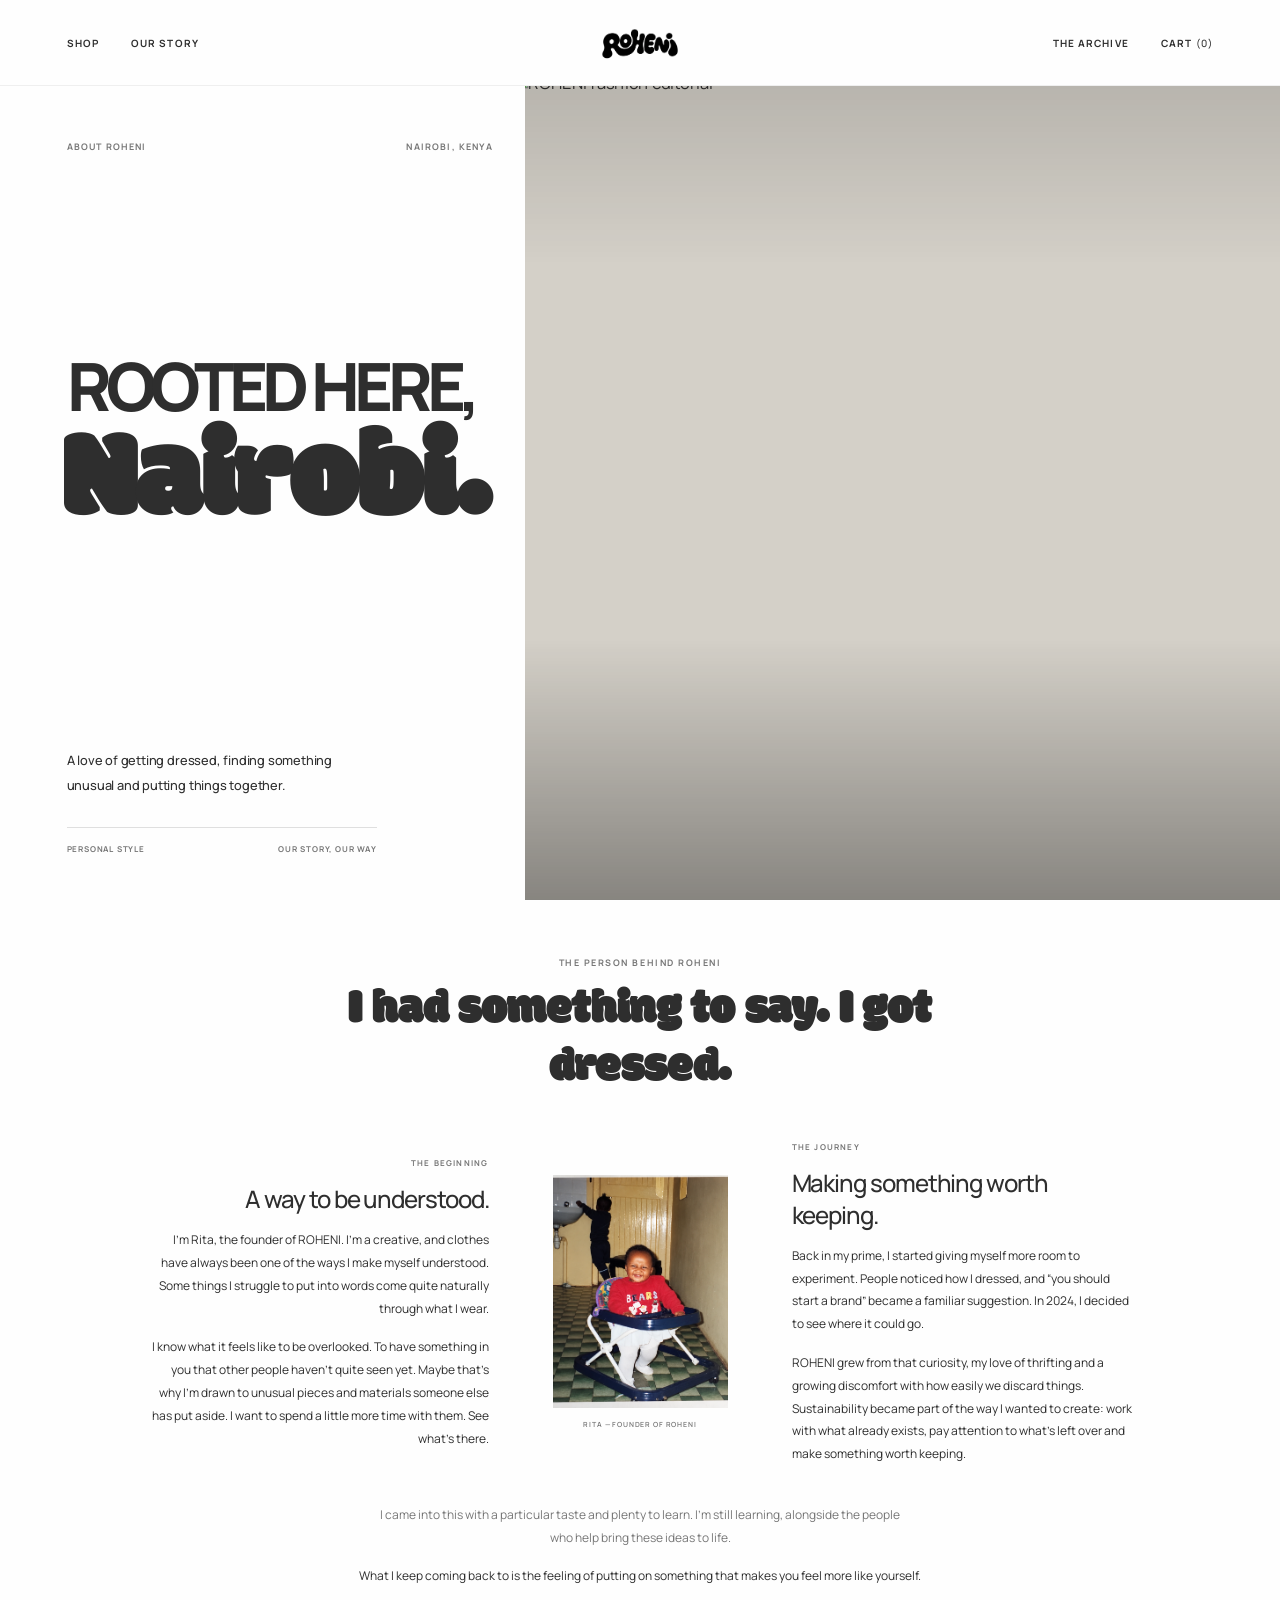
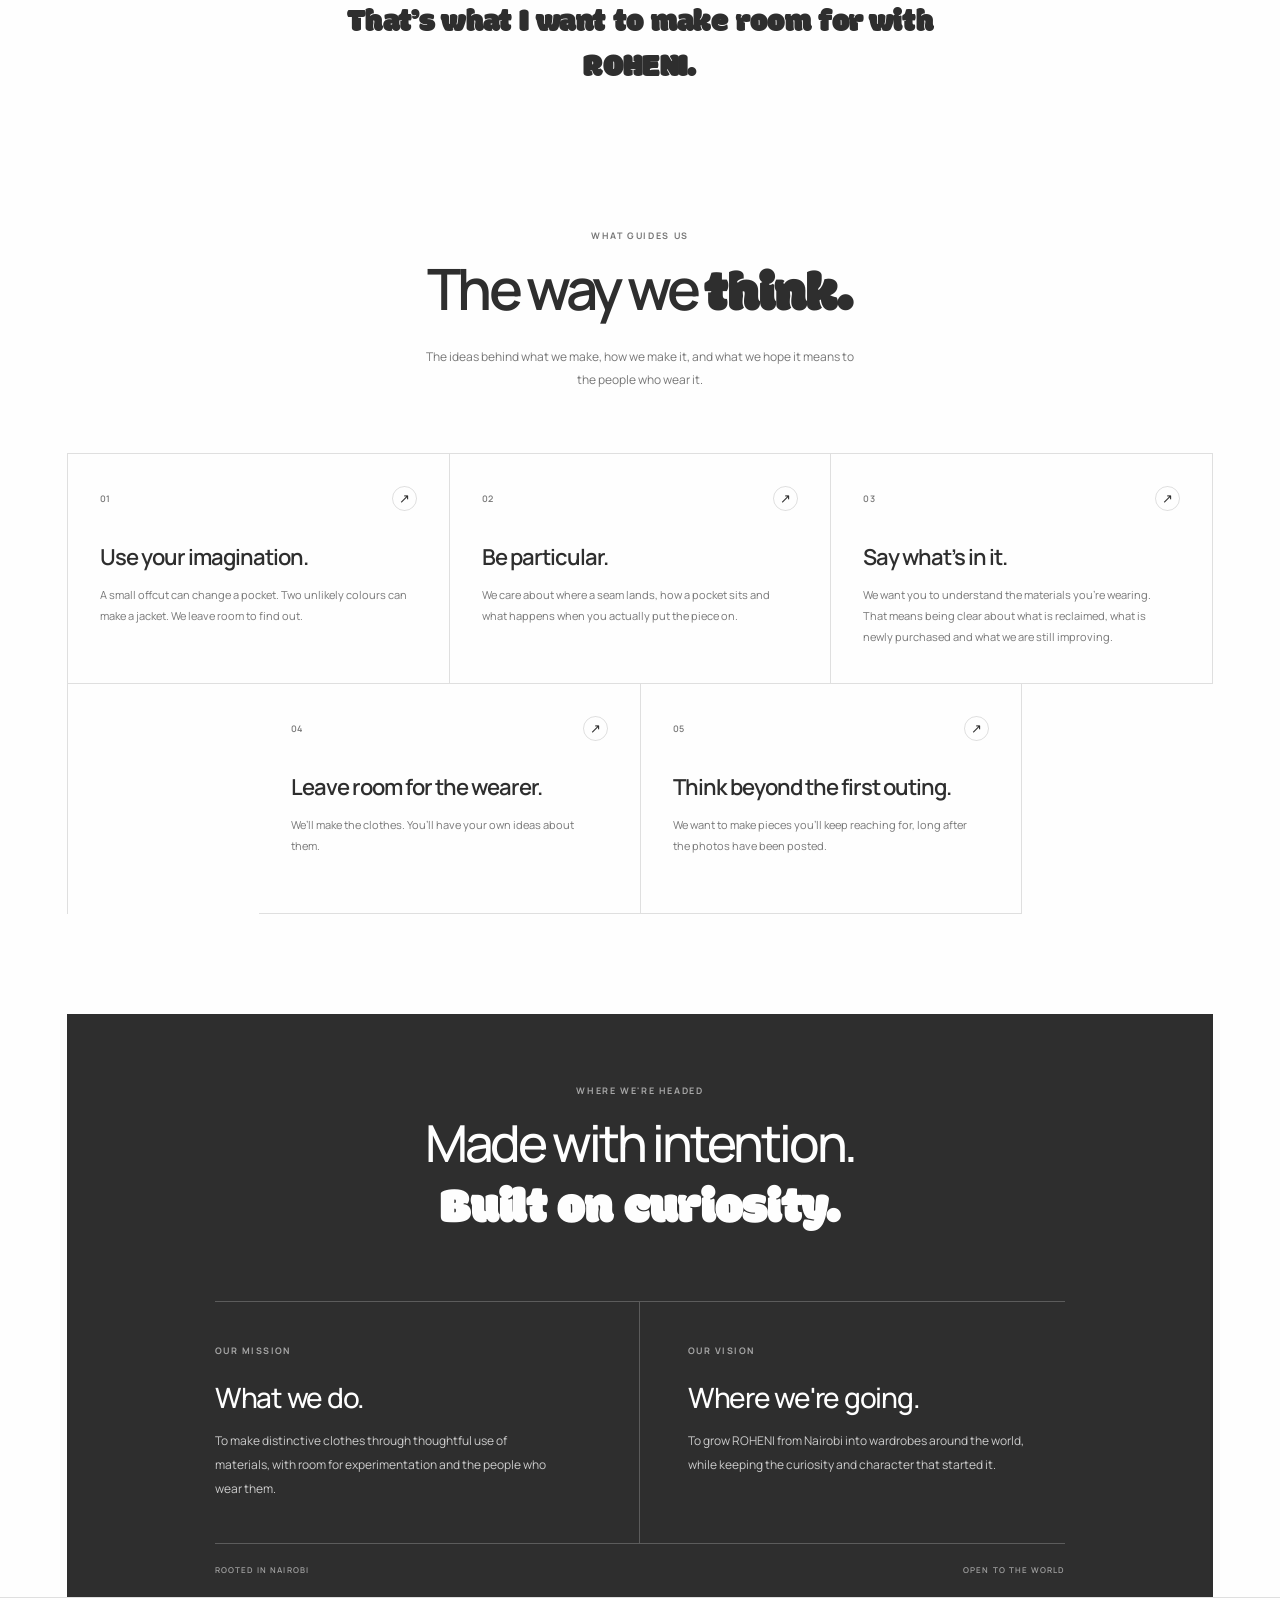
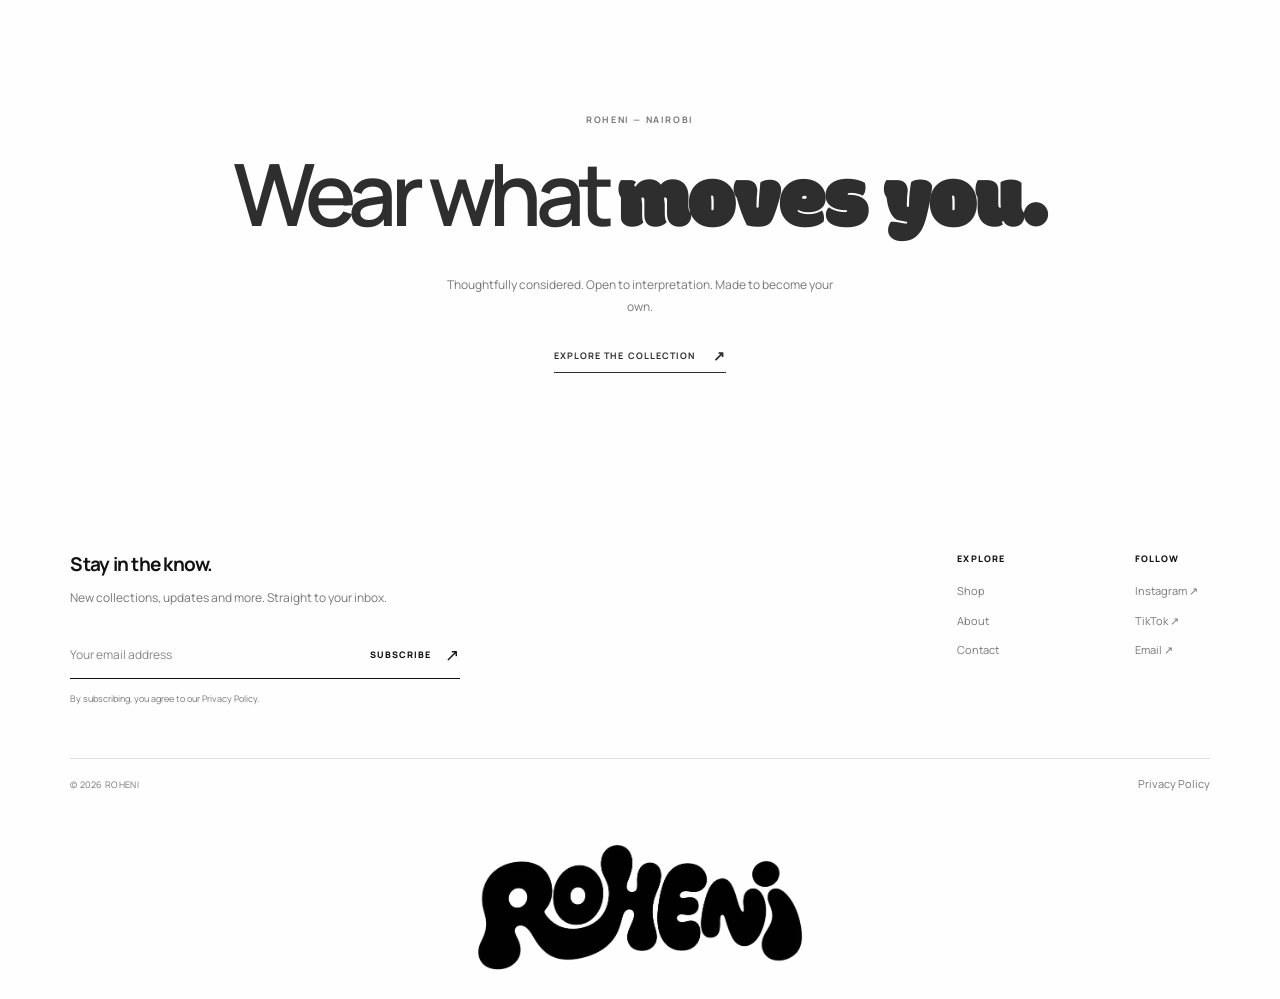
==== Frontend/about.html @ fa4aa9e9 "Initial project upload" ====
<!DOCTYPE html>
<html lang="en">
<head>
  <meta charset="UTF-8">
  <meta name="viewport" content="width=device-width, initial-scale=1.0">

  <title>Our Story | ROHENI</title>
  <meta
    name="description"
    content="Rooted in Nairobi. Discover the story, perspective and personal style behind ROHENI."
  >
  <meta name="theme-color" content="#FEFEFE">

  <link rel="preconnect" href="https://fonts.googleapis.com">
  <link rel="preconnect" href="https://fonts.gstatic.com" crossorigin>

  <link
    href="https://fonts.googleapis.com/css2?family=Manrope:wght@400;500;600;700;800&family=Modak&display=swap"
    rel="stylesheet"
  >

  <link rel="stylesheet" href="styles/about.css">
  <script src="scripts/about.js" defer></script>
</head>

<body>


    
    <!-- ROHENI — Vertical Scroll Progress -->
<div class="scroll-progress" aria-hidden="true">
  <div
    class="scroll-progress__fill"
    id="scroll-progress-fill"
  ></div>
</div>



  <!-- =========================================
       NAVIGATION
  ========================================== -->

  <header class="site-header" id="site-header">

    <nav class="navbar" aria-label="Main navigation">

      <div class="navbar__left">
        <a href="index.html#shop" class="nav-link">
          SHOP
        </a>

        <a href="index.html#about" class="nav-link nav-link--story">
          OUR STORY
        </a>
      </div>

      <a
        href="index.html"
        class="navbar__brand"
        aria-label="ROHENI home"
      >
        <img
          src="images/logos/Logo.png"
          alt="ROHENI"
          class="brand-logo"
          width="140"
          height="44"
        >
      </a>

      <div class="navbar__right">

        <a href="index.html#archive-hero" class="nav-link nav-link--archive">
          THE ARCHIVE
        </a>

        <a href="index.html#cart" class="nav-link nav-cart">
          CART <span>(0)</span>
        </a>

        <button
          class="menu-toggle"
          id="menu-toggle"
          type="button"
          aria-label="Open menu"
          aria-expanded="false"
          aria-controls="mobile-menu"
        >
          <span></span>
          <span></span>
        </button>

      </div>

    </nav>

    <div class="mobile-menu" id="mobile-menu" inert>

      <a href="index.html#shop" class="mobile-menu__link">
        SHOP
      </a>

      <a href="index.html#about" class="mobile-menu__link">
        OUR STORY
      </a>

      <a href="index.html#archive-hero" class="mobile-menu__link">
        THE ARCHIVE
      </a>

      <a href="index.html#cart" class="mobile-menu__link">
        CART (0)
      </a>

    </div>

  </header>


  <!-- =========================================
       ABOUT — EDITORIAL HERO
  ========================================== -->

  <main>

    <section class="about-hero" aria-labelledby="about-title">

      <!-- Left editorial panel -->

      <div class="about-hero__content">

        <div class="about-hero__eyebrow">
          <span>ABOUT ROHENI</span>
          <span>NAIROBI, KENYA</span>
        </div>

        <div class="about-hero__headline">

          <h1 id="about-title">
            <span class="about-hero__heading-main">
              ROOTED HERE,
            </span>

            <span class="about-hero__heading-accent">
              Nairobi.
            </span>
          </h1>

        </div>

        <div class="about-hero__bottom">

          <p class="about-hero__description">
            A love of getting dressed, finding something unusual
            and putting things together.
          </p>

          <div class="about-hero__signature">
            <span>PERSONAL STYLE</span>
            <span>OUR STORY, OUR WAY</span>
          </div>

        </div>

      </div>


      <!-- Right campaign image -->

      <div class="about-hero__visual">

        <picture class="about-hero__picture">

          <!-- Dedicated mobile photograph -->
          <source
            media="(max-width: 767px)"
            srcset="images/herd/Herd Jacket - Everyone 4(2).jpg"
          >

          <!-- Desktop photograph -->
          <img
            src="images/herd/Herd Jacket - Everyone 4(2).jpg"
            alt="ROHENI fashion editorial"
            class="about-hero__image"
            fetchpriority="high"
          >

        </picture>

      </div>

    </section>

<!-- =========================================
     ROHENI — FOUNDER STORY
========================================= -->

<section class="founder-story" id="founder-story"
  aria-labelledby="founder-title">

  <div class="founder-story__inner">

    <!-- Section heading -->

    <div class="founder-story__heading">

      <p class="founder-story__eyebrow">
        THE PERSON BEHIND ROHENI
      </p>

      <h2 id="founder-title">
        I had something to say. I got dressed.
      </h2>

    </div>


    <!-- Founder portrait and story -->

    <div class="founder-story__composition">

      <!-- Left story -->

      <article class="founder-story__text founder-story__text--left">

        <p class="founder-story__index">
          THE BEGINNING
        </p>

        <h3>A way to be understood.</h3>

        <p class="founder-story__copy">
          I’m Rita, the founder of ROHENI. I’m a creative,
          and clothes have always been one of the ways I
          make myself understood. Some things I struggle
          to put into words come quite naturally through
          what I wear.
        </p>

        <p class="founder-story__copy">
          I know what it feels like to be overlooked. To
          have something in you that other people haven’t
          quite seen yet. Maybe that’s why I’m drawn to
          unusual pieces and materials someone else has
          put aside. I want to spend a little more time
          with them. See what’s there.
        </p>

      </article>


      <!-- Central portrait -->

      <figure class="founder-story__portrait">

        <div class="founder-story__image-wrap">

          <img
            src="images/founder-pic.PNG"
            alt="Rita, founder of ROHENI"
            class="founder-story__image"
            loading="lazy"
          >

        </div>

        <figcaption class="founder-story__caption">
          RITA — FOUNDER OF ROHENI
        </figcaption>

      </figure>


      <!-- Right story -->

      <article class="founder-story__text founder-story__text--right">

        <p class="founder-story__index">
          THE JOURNEY
        </p>

        <h3>Making something worth keeping.</h3>

        <p class="founder-story__copy">
          Back in my prime, I started giving myself more
          room to experiment. People noticed how I dressed,
          and “you should start a brand” became a familiar
          suggestion. In 2024, I decided to see where it
          could go.
        </p>

        <p class="founder-story__copy">
          ROHENI grew from that curiosity, my love of
          thrifting and a growing discomfort with how
          easily we discard things. Sustainability became
          part of the way I wanted to create: work with
          what already exists, pay attention to what’s
          left over and make something worth keeping.
        </p>

      </article>

    </div>


    <!-- Closing story -->

    <div class="founder-story__closing">

      <p class="founder-story__closing-copy">
        I came into this with a particular taste and plenty
        to learn. I’m still learning, alongside the people
        who help bring these ideas to life.
      </p>

      <p class="founder-story__final-line">
        What I keep coming back to is the feeling of putting
        on something that makes you feel more like yourself.
      </p>

      <p class="founder-story__signature">
        That’s what I want to make room for with ROHENI.
      </p>

    </div>

  </div>

</section>

<!-- =========================================
     ROHENI — VALUES, MISSION & VISION
========================================= -->

<section
  class="brand-principles"
  id="our-values"
  aria-labelledby="principles-title"
>

  <div class="brand-principles__inner">

    <!-- Section introduction -->

    <header class="brand-principles__header">

      <p class="brand-principles__eyebrow">
        WHAT GUIDES US
      </p>

      <h2 id="principles-title">
        The way we <span>think.</span>
      </h2>

      <p class="brand-principles__intro">
        The ideas behind what we make, how we make it,
        and what we hope it means to the people who wear it.
      </p>

    </header>


    <!-- Our values -->

    <div class="brand-principles__values">

      <!-- Value 01 -->

      <article class="principle">

        <div class="principle__top">
          <span class="principle__number">01</span>
          <span class="principle__mark" aria-hidden="true">↗</span>
        </div>

        <h3>Use your imagination.</h3>

        <p>
          A small offcut can change a pocket. Two unlikely
          colours can make a jacket. We leave room to find out.
        </p>

      </article>


      <!-- Value 02 -->

      <article class="principle">

        <div class="principle__top">
          <span class="principle__number">02</span>
          <span class="principle__mark" aria-hidden="true">↗</span>
        </div>

        <h3>Be particular.</h3>

        <p>
          We care about where a seam lands, how a pocket sits
          and what happens when you actually put the piece on.
        </p>

      </article>


      <!-- Value 03 -->

      <article class="principle">

        <div class="principle__top">
          <span class="principle__number">03</span>
          <span class="principle__mark" aria-hidden="true">↗</span>
        </div>

        <h3>Say what’s in it.</h3>

        <p>
          We want you to understand the materials you’re
          wearing. That means being clear about what is
          reclaimed, what is newly purchased and what we
          are still improving.
        </p>

      </article>


      <!-- Value 04 -->

      <article class="principle">

        <div class="principle__top">
          <span class="principle__number">04</span>
          <span class="principle__mark" aria-hidden="true">↗</span>
        </div>

        <h3>Leave room for the wearer.</h3>

        <p>
          We’ll make the clothes. You’ll have your own
          ideas about them.
        </p>

      </article>


      <!-- Value 05 -->

      <article class="principle principle--last">

        <div class="principle__top">
          <span class="principle__number">05</span>
          <span class="principle__mark" aria-hidden="true">↗</span>
        </div>

        <h3>Think beyond the first outing.</h3>

        <p>
          We want to make pieces you’ll keep reaching for,
          long after the photos have been posted.
        </p>

      </article>

    </div>


    <!-- Mission and vision -->

    <section
      class="brand-direction"
      aria-label="Our mission and vision"
    >

      <div class="brand-direction__heading">

        <p class="brand-direction__eyebrow">
          WHERE WE'RE HEADED
        </p>

        <h2>
          Made with intention.<br>
          <span>Built on curiosity.</span>
        </h2>

      </div>


      <div class="brand-direction__content">

        <!-- Mission -->

        <article class="brand-direction__item">

          <p class="brand-direction__label">
            OUR MISSION
          </p>

          <h3>What we do.</h3>

          <p class="brand-direction__copy">
            To make distinctive clothes through thoughtful
            use of materials, with room for experimentation
            and the people who wear them.
          </p>

        </article>


        <!-- Vision -->

        <article class="brand-direction__item">

          <p class="brand-direction__label">
            OUR VISION
          </p>

          <h3>Where we're going.</h3>

          <p class="brand-direction__copy">
            To grow ROHENI from Nairobi into wardrobes
            around the world, while keeping the curiosity
            and character that started it.
          </p>

        </article>

      </div>


      <div class="brand-direction__footer">
        <span>ROOTED IN NAIROBI</span>
        <span>OPEN TO THE WORLD</span>
      </div>

    </section>

  </div>

</section>

<!-- =========================================
     ROHENI — ABOUT CLOSING STATEMENT
========================================= -->

<section class="about-closing" aria-labelledby="about-closing-title">

  <div class="about-closing__inner">

    <p class="about-closing__eyebrow">
      ROHENI — NAIROBI
    </p>

    <h2 id="about-closing-title">
      Wear what <span>moves you.</span>
    </h2>

    <p class="about-closing__description">
      Thoughtfully considered. Open to interpretation.
      Made to become your own.
    </p>

    <a href="index.html#shop" class="about-closing__link">
      <span>EXPLORE THE COLLECTION</span>
      <span class="about-closing__arrow" aria-hidden="true">↗</span>
    </a>

  </div>

</section>



<!-- =========================================
     ROHENI — MINIMAL FOOTER
========================================= -->

<footer class="site-footer">

  <div class="footer-main">

    <!-- Email signup -->
    <div class="footer-newsletter">
      <h2 class="footer-heading">Stay in the know.</h2>

      <p class="footer-description">
        New collections, updates and more. Straight to your inbox.
      </p>

      <form class="footer-signup" id="footer-signup">
        <label class="visually-hidden" for="footer-email">
          Email address
        </label>

        <input
          type="email"
          id="footer-email"
          name="email"
          placeholder="Your email address"
          autocomplete="email"
          required
        />

        <button type="submit" aria-label="Subscribe to newsletter">
          <span>SUBSCRIBE</span>
          <span aria-hidden="true">↗</span>
        </button>
      </form>

      <p class="footer-signup-note" id="footer-signup-note">
        By subscribing, you agree to our Privacy Policy.
      </p>
    </div>

    <!-- Navigation -->
    <div class="footer-navigation">

      <div class="footer-link-group">
        <h3 class="footer-label">EXPLORE</h3>

        <a href="shop.html">Shop</a>
        <a href="about.html">About</a>
        <a href="contact.html">Contact</a>
      </div>

      <div class="footer-link-group">
        <h3 class="footer-label">FOLLOW</h3>

        <a
          href="https://www.instagram.com/rohenistudio?xtok=MW84dWE2eGE4YTZhdg=="
          target="_blank"
          rel="noopener noreferrer"
        >
          Instagram ↗
        </a>

        <a
          href="https://www.tiktok.com/@roheniatelier?_r=1&_t=ZS-9AjvC8UdjHw"
          target="_blank"
          rel="noopener noreferrer"
        >
          TikTok ↗
        </a>

        <a href="mailto:rohenioriginals@gmail.com">
          Email ↗
        </a>
      </div>

    </div>

  </div>

  <!-- Bottom details -->
  <div class="footer-bottom">
    <p>© <span id="footer-year">2026</span> ROHENI</p>

    <a href="privacy.html">Privacy Policy</a>
  </div>

  <!-- Oversized logo -->
  <a
    href="index.html"
    class="footer-logo"
    aria-label="ROHENI home"
  >
    <img
      src="images/logos/Logo.png"
      alt="ROHENI"
      loading="lazy"
    />
  </a>

</footer>


  </main>

</body>
</html>
---- Frontend/styles/about.css ----
/* =========================================================
   ROHENI — ABOUT PAGE
   Editorial hero
   Fonts: Manrope + Modak
========================================================= */


/* =========================
   1. ROOT & RESET
========================= */

:root {
  --color-white: #FEFEFE;
  --color-text: #2E2E2E;
  --color-muted: #777777;
  --color-black: #171717;
  --color-border: rgba(46, 46, 46, 0.15);

  --font-body: "Manrope", sans-serif;
  --font-heading: "Modak", cursive;

  --header-height: 86px;

  --page-padding: clamp(24px, 5.2vw, 88px);
}

* {
  box-sizing: border-box;
  margin: 0;
  padding: 0;
}

html {
  scroll-behavior: smooth;
  scroll-padding-top: var(--header-height);
}



/* =========================================
   ROHENI — MINIMAL VERTICAL SCROLL PROGRESS
========================================= */

/* Hide the default browser scrollbar */
html {
  scrollbar-width: none;
  -ms-overflow-style: none;
}

html::-webkit-scrollbar {
  display: none;
  width: 0;
  height: 0;
}

/* Transparent vertical progress indicator */
.scroll-progress {
  position: fixed;
  top: 0;
  right: 0;
  z-index: 99999;

  width: 3px;
  height: 100vh;
  height: 100dvh;

  background: transparent;
  pointer-events: none;
}

/* Burgundy fill grows from top to bottom */
.scroll-progress__fill {
  position: absolute;
  top: 0;
  left: 0;

  width: 100%;
  height: 100%;

  background-color: #7A0000;

  transform: scaleY(0);
  transform-origin: top center;

  will-change: transform;
}

/* Refined sizing on mobile */
@media (max-width: 768px) {
  .scroll-progress {
    width: 2px;
  }
}


body {
  min-width: 320px;
  background: var(--color-white);
  color: var(--color-text);
  font-family: var(--font-body);
  -webkit-font-smoothing: antialiased;
  text-rendering: optimizeLegibility;
}

body,
button,
a {
  -webkit-tap-highlight-color: transparent;
}

a {
  color: inherit;
  text-decoration: none;
}

button {
  color: inherit;
  font: inherit;
}

button,
a {
  touch-action: manipulation;
}

img {
  display: block;
  max-width: 100%;
}

::selection {
  color: var(--color-white);
  background: var(--color-text);
}


/* =========================
   2. NAVIGATION
========================= */

.site-header {
  position: relative;
  z-index: 100;
  width: 100%;
  height: var(--header-height);
  background: var(--color-white);
  border-bottom: 1px solid rgba(46, 46, 46, 0.07);
}

.navbar {
  position: relative;
  display: grid;
  grid-template-columns: 1fr auto 1fr;
  align-items: center;
  width: 100%;
  height: 100%;
  padding: 0 var(--page-padding);
}

.navbar__left,
.navbar__right {
  display: flex;
  align-items: center;
  gap: clamp(18px, 2.5vw, 38px);
}

.navbar__left {
  justify-self: start;
}

.navbar__right {
  justify-self: end;
}

.navbar__brand {
  position: relative;
  z-index: 2;
  display: flex;
  align-items: center;
  justify-content: center;
}

.brand-logo {
  width: 112px;
  height: auto;
  max-height: 44px;
  object-fit: contain;
}

.nav-link {
  position: relative;
  display: inline-flex;
  align-items: center;
  gap: 4px;
  color: var(--color-text);
  font-size: 10px;
  font-weight: 700;
  letter-spacing: 0.11em;
  white-space: nowrap;
  transition: opacity 0.25s ease;
}

.nav-link:hover {
  opacity: 0.55;
}

.nav-cart span {
  font-weight: 500;
}

.menu-toggle {
  display: none;
  align-items: center;
  justify-content: center;
  flex-direction: column;
  gap: 6px;
  width: 36px;
  height: 36px;
  border: 0;
  background: transparent;
  cursor: pointer;
}

.menu-toggle span {
  display: block;
  width: 23px;
  height: 1.5px;
  background: var(--color-text);
  transition:
    transform 0.3s ease,
    width 0.3s ease;
}

.menu-toggle[aria-expanded="true"] span:first-child {
  transform: translateY(3.75px) rotate(45deg);
}

.menu-toggle[aria-expanded="true"] span:last-child {
  transform: translateY(-3.75px) rotate(-45deg);
}


/* Mobile navigation panel */

.mobile-menu {
  position: absolute;
  top: 100%;
  left: 0;
  display: flex;
  flex-direction: column;
  gap: 0;
  width: 100%;
  padding: 10px 24px 24px;
  background: var(--color-white);
  border-bottom: 1px solid var(--color-border);

  opacity: 0;
  visibility: hidden;
  transform: translateY(-8px);
  transition:
    opacity 0.3s ease,
    transform 0.3s ease,
    visibility 0.3s ease;
}

.mobile-menu.is-open {
  opacity: 1;
  visibility: visible;
  transform: translateY(0);
}

.mobile-menu__link {
  padding: 18px 0;
  border-bottom: 1px solid var(--color-border);
  font-size: 12px;
  font-weight: 700;
  letter-spacing: 0.1em;
}

.mobile-menu__link:last-child {
  border-bottom: 0;
}


/* =========================
   3. ABOUT HERO LAYOUT
========================= */

.about-hero {
  display: grid;
  grid-template-columns: minmax(0, 0.82fr) minmax(0, 1.18fr);
  width: 100%;
  min-height: calc(100svh - var(--header-height));
  overflow: clip;
  background: var(--color-white);
}


/* =========================
   4. EDITORIAL CONTENT
========================= */

.about-hero__content {
  position: relative;
  z-index: 2;
  display: flex;
  flex-direction: column;
  justify-content: space-between;
  min-width: 0;
  padding: clamp(32px, 4.2vw, 66px) 0
    clamp(28px, 3.6vw, 54px) var(--page-padding);
  background: var(--color-white);
  animation: aboutContentIn 0.85s
    cubic-bezier(0.2, 0.65, 0.25, 1) both;
}


/* Top labels */

.about-hero__eyebrow {
  display: flex;
  flex-wrap: wrap;
  align-items: center;
  justify-content: space-between;
  gap: 10px;
  padding-right: clamp(18px, 2.5vw, 38px);
  color: var(--color-muted);
  font-size: 9px;
  font-weight: 700;
  letter-spacing: 0.13em;
}


/* Main headline */

.about-hero__headline {
  position: relative;
  z-index: 3;
  width: calc(100% + clamp(20px, 4vw, 70px));
  margin-top: auto;
  margin-bottom: auto;
  padding-top: 48px;
  padding-bottom: 52px;
}

.about-hero__headline h1 {
  display: flex;
  flex-direction: column;
  align-items: flex-start;
  font-weight: 800;
  line-height: 0.92;
  letter-spacing: -0.085em;
}

.about-hero__heading-main {
  position: relative;
  z-index: 2;
  font-family: var(--font-body);
  font-size: clamp(40px, 5.2vw, 82px);
  font-weight: 800;
  line-height: 0.98;
  letter-spacing: -0.085em;
  white-space: nowrap;
}

.about-hero__heading-accent {
  position: relative;
  z-index: 2;
  display: block;
  margin-top: 5px;
  margin-left: -5px;
  font-family: var(--font-heading);
  font-size: clamp(76px, 10vw, 150px);
  font-weight: 400;
  line-height: 0.95;
  letter-spacing: -0.035em;
  white-space: nowrap;
}


/* Bottom copy */

.about-hero__bottom {
  position: relative;
  z-index: 4;
  max-width: 340px;
  padding-right: 30px;
}

.about-hero__description {
  max-width: 300px;
  font-size: clamp(12px, 1vw, 14px);
  font-weight: 500;
  line-height: 1.9;
  letter-spacing: -0.015em;
}

.about-hero__signature {
  display: flex;
  flex-wrap: wrap;
  align-items: center;
  justify-content: space-between;
  gap: 12px;
  margin-top: 30px;
  padding-top: 15px;
  border-top: 1px solid var(--color-border);
  color: var(--color-muted);
  font-size: 8px;
  font-weight: 700;
  letter-spacing: 0.1em;
}


/* =========================
   5. CAMPAIGN IMAGE
========================= */

.about-hero__visual {
  position: relative;
  isolation: isolate;
  min-width: 0;
  min-height: 100%;
  overflow: hidden;
  background: #d4d0c8;
  animation: aboutImageIn 1.1s
    cubic-bezier(0.2, 0.65, 0.25, 1) both;
}

.about-hero__picture {
  position: absolute;
  inset: 0;
  display: block;
  overflow: hidden;
}

.about-hero__image {
  position: absolute;
  inset: 0;
  width: 100%;
  height: 100%;
  object-fit: cover;
  object-position: center 42%;
  transform: scale(1.035);
  animation: aboutImageSettle 1.5s
    cubic-bezier(0.2, 0.65, 0.25, 1) both;
}


/* Restrained image contrast */

.about-hero__visual::after {
  position: absolute;
  z-index: 1;
  inset: 0;
  content: "";
  pointer-events: none;
  background: linear-gradient(
    180deg,
    rgba(0, 0, 0, 0.13) 0%,
    transparent 22%,
    transparent 68%,
    rgba(0, 0, 0, 0.36) 100%
  );
}


/* Image labels */

.about-hero__image-top,
.about-hero__image-bottom {
  position: absolute;
  z-index: 2;
  right: clamp(20px, 3vw, 44px);
  left: clamp(20px, 3vw, 44px);
  display: flex;
  align-items: center;
  justify-content: space-between;
  gap: 14px;
  color: #FFFFFF;
  font-size: 9px;
  font-weight: 700;
  letter-spacing: 0.12em;
}

.about-hero__image-top {
  top: clamp(28px, 4.2vw, 62px);
}

.about-hero__image-bottom {
  bottom: clamp(28px, 4.2vw, 62px);
  font-size: 9px;
}


/* =========================
   6. ANIMATION
========================= */

@keyframes aboutContentIn {
  from {
    opacity: 0;
    transform: translateY(18px);
  }

  to {
    opacity: 1;
    transform: translateY(0);
  }
}

@keyframes aboutImageIn {
  from {
    opacity: 0;
    clip-path: inset(0 0 0 8%);
  }

  to {
    opacity: 1;
    clip-path: inset(0 0 0 0);
  }
}

@keyframes aboutImageSettle {
  from {
    transform: scale(1.09);
  }

  to {
    transform: scale(1.035);
  }
}


/* =========================
   7. TABLET
========================= */

@media (max-width: 1100px) {
  :root {
    --page-padding: 32px;
  }

  .about-hero {
    grid-template-columns: minmax(0, 0.9fr) minmax(0, 1.1fr);
  }

  .about-hero__heading-main {
    font-size: clamp(38px, 5.1vw, 60px);
  }

  .about-hero__heading-accent {
    font-size: clamp(70px, 9vw, 112px);
  }

  .about-hero__eyebrow {
    font-size: 8px;
  }
}


/* =========================
   8. MOBILE NAVIGATION
========================= */

@media (max-width: 767px) {
  :root {
    --header-height: 72px;
    --page-padding: 23px;
  }

  .navbar {
    padding: 0 22px;
  }

  .navbar__left,
  .nav-link--archive,
  .nav-cart {
    display: none;
  }

  .navbar__brand {
    position: absolute;
    left: 50%;
    transform: translateX(-50%);
  }

  .brand-logo {
    width: 100px;
    max-height: 40px;
  }

  .navbar__right {
    grid-column: 3;
    justify-self: end;
  }

  .menu-toggle {
    display: flex;
  }

  .about-hero {
    display: flex;
    flex-direction: column;
    min-height: auto;
    overflow: clip;
  }


  /* Mobile editorial panel */

  .about-hero__content {
    order: 1;
    min-height: 0;
    padding: 30px var(--page-padding) 25px;
    animation-duration: 0.7s;
  }

  .about-hero__eyebrow {
    padding-right: 0;
    font-size: 8px;
    letter-spacing: 0.1em;
  }

  .about-hero__headline {
    width: 100%;
    margin: 48px 0 35px;
    padding: 0;
  }

  .about-hero__headline h1 {
    line-height: 0.95;
  }

  .about-hero__heading-main {
    font-size: clamp(39px, 10.8vw, 70px);
    letter-spacing: -0.09em;
  }

  .about-hero__heading-accent {
    margin-top: 5px;
    margin-left: -3px;
    font-size: clamp(90px, 22vw, 145px);
    line-height: 0.94;
    letter-spacing: -0.04em;
  }

  .about-hero__bottom {
    max-width: 100%;
    padding-right: 0;
  }

  .about-hero__description {
    max-width: 310px;
    font-size: 12px;
    line-height: 1.85;
  }

  .about-hero__signature {
    margin-top: 23px;
    padding-top: 13px;
    font-size: 7px;
  }


  /* Dedicated mobile photograph */

  .about-hero__visual {
    order: 2;
    width: calc(100% - 2 * var(--page-padding));
    height: clamp(390px, 115vw, 620px);
    min-height: 0;
    margin: 0 auto 24px;
  }

  .about-hero__image {
    object-position: center 38%;
  }

  .about-hero__image-top,
  .about-hero__image-bottom {
    right: 17px;
    left: 17px;
    font-size: 8px;
    letter-spacing: 0.09em;
  }

  .about-hero__image-top {
    top: 20px;
  }

  .about-hero__image-bottom {
    bottom: 20px;
  }
}


/* =========================
   9. SMALL MOBILE
========================= */

@media (max-width: 380px) {
  :root {
    --page-padding: 18px;
  }

  .about-hero__heading-main {
    font-size: 10.3vw;
  }

  .about-hero__heading-accent {
    font-size: 21vw;
  }

  .about-hero__signature {
    gap: 8px;
    font-size: 6.5px;
  }

  .about-hero__visual {
    height: 420px;
  }
}


/* =========================
   10. REDUCED MOTION
========================= */

@media (prefers-reduced-motion: reduce) {
  *,
  *::before,
  *::after {
    scroll-behavior: auto !important;
    animation-duration: 0.01ms !important;
    animation-iteration-count: 1 !important;
    transition-duration: 0.01ms !important;
  }
}


/* =========================================
   ROHENI — FOUNDER STORY
========================================= */

.founder-story {
  padding: 56px var(--page-padding) 48px;
  background: var(--color-white);
  color: var(--color-text);
}

.founder-story__inner {
  width: 100%;
  max-width: 1240px;
  margin-inline: auto;
}

/* ---------- HEADING ---------- */

.founder-story__heading {
  text-align: center;
  margin: 0 auto 42px;
}

.founder-story__eyebrow {
  margin: 0 0 13px;
  font-family: var(--font-body);
  font-size: 9px;
  font-weight: 700;
  letter-spacing: 0.17em;
  text-transform: uppercase;
  color: var(--color-muted);
}

.founder-story__heading h2 {
  max-width: 720px;
  margin: 0 auto;
  font-family: var(--font-heading);
  font-size: clamp(30px, 4vw, 48px);
  font-weight: 400;
  line-height: 1.2;
  letter-spacing: -0.025em;
}

/* ---------- THREE-COLUMN COMPOSITION ---------- */

.founder-story__composition {
  display: grid;
  grid-template-columns: minmax(0, 1fr) 175px minmax(0, 1fr);
  align-items: center;
  gap: clamp(28px, 5vw, 72px);
  max-width: 1050px;
  margin: 0 auto;
}

/* ---------- STORY TEXT ---------- */

.founder-story__text {
  max-width: 340px;
  font-family: var(--font-body);
  font-size: 12px;
  font-weight: 400;
  line-height: 1.9;
}

.founder-story__text--left {
  justify-self: end;
  text-align: right;
}

.founder-story__text--right {
  justify-self: start;
  text-align: left;
}

.founder-story__index {
  margin: 0 0 13px;
  font-size: 8px;
  font-weight: 700;
  letter-spacing: 0.15em;
  text-transform: uppercase;
  color: var(--color-muted);
}

.founder-story__text h3 {
  margin: 0 0 15px;
  font-family: var(--font-body);
  font-size: clamp(18px, 2vw, 24px);
  font-weight: 500;
  line-height: 1.3;
  letter-spacing: -0.045em;
}

.founder-story__copy {
  margin: 0 0 16px;
}

.founder-story__copy:last-child {
  margin-bottom: 0;
}

/* ---------- CENTRAL PORTRAIT ---------- */

.founder-story__portrait {
  width: 100%;
  margin: 0;
  text-align: center;
}

.founder-story__image-wrap {
  width: 100%;
  aspect-ratio: 3 / 4;
  overflow: hidden;
  background: #eeeae4;
}

.founder-story__image {
  display: block;
  width: 100%;
  height: 100%;
  object-fit: cover;
  object-position: center;
  transition: transform 600ms ease;
}

@media (hover: hover) {
  .founder-story__portrait:hover .founder-story__image {
    transform: scale(1.035);
  }
}

.founder-story__caption {
  margin-top: 11px;
  font-family: var(--font-body);
  font-size: 7px;
  font-weight: 600;
  letter-spacing: 0.12em;
  line-height: 1.6;
  color: var(--color-muted);
}

/* ---------- CLOSING COPY ---------- */

.founder-story__closing {
  max-width: 650px;
  margin: 38px auto 0;
  text-align: center;
  font-family: var(--font-body);
  font-size: 12px;
  line-height: 1.9;
}

.founder-story__closing-copy {
  max-width: 540px;
  margin: 0 auto 15px;
  color: var(--color-muted);
}

.founder-story__final-line {
  margin: 0 auto 14px;
}

.founder-story__signature {
  margin: 0;
  font-family: var(--font-heading);
  font-size: clamp(22px, 2.7vw, 32px);
  font-weight: 400;
  line-height: 1.4;
  letter-spacing: -0.02em;
}

/* ---------- TABLET ---------- */

@media (max-width: 850px) {
  .founder-story {
    padding: 46px 32px 40px;
  }

  .founder-story__composition {
    grid-template-columns: minmax(0, 1fr) 150px minmax(0, 1fr);
    gap: 24px;
  }

  .founder-story__text {
    font-size: 11px;
    line-height: 1.85;
  }

  .founder-story__text h3 {
    font-size: 19px;
  }

  .founder-story__closing {
    margin-top: 32px;
  }
}

/* ---------- MOBILE ---------- */

@media (max-width: 600px) {
  .founder-story {
    padding: 38px 22px 34px;
  }

  .founder-story__heading {
    margin-bottom: 27px;
  }

  .founder-story__eyebrow {
    font-size: 8px;
    margin-bottom: 11px;
  }

  .founder-story__heading h2 {
    max-width: 360px;
    font-size: clamp(29px, 8vw, 38px);
    line-height: 1.18;
  }

  .founder-story__composition {
    display: flex;
    flex-direction: column;
    align-items: center;
    gap: 25px;
  }

  .founder-story__portrait {
    order: 0;
    width: clamp(125px, 38vw, 165px);
  }

  .founder-story__text {
    width: 100%;
    max-width: 390px;
    font-size: 12px;
    line-height: 1.9;
    text-align: center;
  }

  .founder-story__text--left {
    order: 1;
  }

  .founder-story__text--right {
    order: 2;
  }

  .founder-story__index {
    margin-bottom: 9px;
    font-size: 8px;
  }

  .founder-story__text h3 {
    margin-bottom: 11px;
    font-size: 21px;
  }

  .founder-story__copy {
    margin-bottom: 13px;
  }

  .founder-story__caption {
    margin-top: 9px;
    font-size: 7px;
  }

  .founder-story__closing {
    margin-top: 27px;
    font-size: 12px;
    line-height: 1.9;
  }

  .founder-story__closing-copy {
    margin-bottom: 13px;
  }

  .founder-story__final-line {
    margin-bottom: 13px;
  }

  .founder-story__signature {
    font-size: clamp(24px, 7vw, 31px);
    line-height: 1.35;
  }
}

/* ---------- SMALL MOBILE ---------- */

@media (max-width: 360px) {
  .founder-story {
    padding-inline: 18px;
  }

  .founder-story__heading h2 {
    font-size: 28px;
  }

  .founder-story__text {
    font-size: 11.5px;
  }
}

/* ---------- REDUCED MOTION ---------- */

@media (prefers-reduced-motion: reduce) {
  .founder-story__image {
    transition: none;
  }
}


/* =========================================
   ROHENI — VALUES, MISSION & VISION
========================================= */

.brand-principles {
  padding: clamp(58px, 7vw, 96px) var(--page-padding) 0;
  background: var(--color-white);
  color: var(--color-text);
}

.brand-principles__inner {
  width: 100%;
  max-width: 1240px;
  margin-inline: auto;
}

/* ---------- SECTION HEADER ---------- */

.brand-principles__header {
  max-width: 650px;
  margin: 0 auto clamp(38px, 5vw, 62px);
  text-align: center;
}

.brand-principles__eyebrow,
.brand-direction__eyebrow {
  margin: 0 0 15px;
  font-family: var(--font-body);
  font-size: 9px;
  font-weight: 700;
  letter-spacing: 0.18em;
  line-height: 1.5;
  text-transform: uppercase;
}

.brand-principles__eyebrow {
  color: var(--color-muted);
}

.brand-principles__header h2 {
  margin: 0;
  font-family: var(--font-body);
  font-size: clamp(34px, 4.6vw, 57px);
  font-weight: 600;
  line-height: 1.12;
  letter-spacing: -0.065em;
}

.brand-principles__header h2 span {
  font-family: var(--font-heading);
  font-weight: 400;
  letter-spacing: -0.025em;
}

.brand-principles__intro {
  max-width: 440px;
  margin: 17px auto 0;
  font-family: var(--font-body);
  font-size: 12px;
  font-weight: 400;
  line-height: 1.9;
  color: var(--color-muted);
}

/* ---------- VALUES GRID ---------- */

.brand-principles__values {
  display: grid;
  grid-template-columns: repeat(6, minmax(0, 1fr));
  border-top: 1px solid var(--color-border);
  border-left: 1px solid var(--color-border);
}

/* Three items on the first row, two balanced items below */

.principle {
  grid-column: span 2;
  display: flex;
  flex-direction: column;
  align-items: flex-start;
  min-width: 0;
  min-height: 230px;
  padding: clamp(20px, 2.5vw, 32px);
  border-right: 1px solid var(--color-border);
  border-bottom: 1px solid var(--color-border);
  transition: background-color 250ms ease;
}

.principle:nth-child(4) {
  grid-column: 2 / span 2;
}

.principle:nth-child(5) {
  grid-column: 4 / span 2;
}

@media (hover: hover) {
  .principle:hover {
    background: #f7f6f3;
  }
}

.principle__top {
  display: flex;
  align-items: center;
  justify-content: space-between;
  width: 100%;
  margin-bottom: 32px;
}

.principle__number {
  font-family: var(--font-body);
  font-size: 9px;
  font-weight: 600;
  letter-spacing: 0.1em;
  color: var(--color-muted);
}

.principle__mark {
  display: inline-flex;
  align-items: center;
  justify-content: center;
  width: 25px;
  height: 25px;
  border: 1px solid var(--color-border);
  border-radius: 50%;
  font-family: var(--font-body);
  font-size: 13px;
  line-height: 1;
  transition:
    transform 250ms ease,
    background-color 250ms ease,
    color 250ms ease;
}

@media (hover: hover) {
  .principle:hover .principle__mark {
    transform: rotate(45deg);
    background: var(--color-text);
    color: var(--color-white);
  }
}

.principle h3 {
  margin: 0 0 12px;
  font-family: var(--font-body);
  font-size: clamp(17px, 1.8vw, 22px);
  font-weight: 600;
  line-height: 1.35;
  letter-spacing: -0.045em;
}

.principle > p:last-child {
  margin: 0;
  max-width: 310px;
  font-family: var(--font-body);
  font-size: 11px;
  font-weight: 400;
  line-height: 1.9;
  color: var(--color-muted);
}

/* ---------- MISSION & VISION ---------- */

.brand-direction {
  position: relative;
  overflow: hidden;
  margin-top: clamp(58px, 8vw, 100px);
  padding: clamp(38px, 5.5vw, 70px) clamp(24px, 5vw, 68px) 22px;
  background: var(--color-text);
  color: var(--color-white);
}

/* Heading */

.brand-direction__heading {
  max-width: 700px;
  margin: 0 auto clamp(40px, 5vw, 62px);
  text-align: center;
}

.brand-direction__eyebrow {
  color: rgba(254, 254, 254, 0.58);
}

.brand-direction__heading h2 {
  margin: 0;
  font-family: var(--font-body);
  font-size: clamp(30px, 4.3vw, 51px);
  font-weight: 500;
  line-height: 1.17;
  letter-spacing: -0.06em;
}

.brand-direction__heading h2 span {
  font-family: var(--font-heading);
  font-weight: 400;
  letter-spacing: -0.025em;
}

/* Mission and vision columns */

.brand-direction__content {
  display: grid;
  grid-template-columns: repeat(2, minmax(0, 1fr));
  max-width: 850px;
  margin: 0 auto;
  border-top: 1px solid rgba(254, 254, 254, 0.22);
  border-bottom: 1px solid rgba(254, 254, 254, 0.22);
}

.brand-direction__item {
  padding: clamp(25px, 3.5vw, 42px) clamp(18px, 4vw, 48px);
}

.brand-direction__item:first-child {
  border-right: 1px solid rgba(254, 254, 254, 0.22);
  padding-left: 0;
}

.brand-direction__item:last-child {
  padding-right: 0;
}

.brand-direction__label {
  margin: 0 0 22px;
  font-family: var(--font-body);
  font-size: 9px;
  font-weight: 700;
  letter-spacing: 0.16em;
  color: rgba(254, 254, 254, 0.58);
}

.brand-direction__item h3 {
  margin: 0 0 13px;
  font-family: var(--font-body);
  font-size: clamp(21px, 2.4vw, 28px);
  font-weight: 500;
  line-height: 1.3;
  letter-spacing: -0.045em;
}

.brand-direction__copy {
  max-width: 340px;
  margin: 0;
  font-family: var(--font-body);
  font-size: 12px;
  font-weight: 400;
  line-height: 2;
  color: rgba(254, 254, 254, 0.76);
}

/* Footer labels */

.brand-direction__footer {
  display: flex;
  align-items: center;
  justify-content: space-between;
  gap: 20px;
  max-width: 850px;
  margin: 0 auto;
  padding-top: 20px;
  font-family: var(--font-body);
  font-size: 8px;
  font-weight: 600;
  letter-spacing: 0.13em;
  color: rgba(254, 254, 254, 0.55);
}

/* ---------- TABLET ---------- */

@media (max-width: 800px) {
  .brand-principles {
    padding-top: 58px;
  }

  .principle {
    min-height: 215px;
    padding: 22px 19px;
  }

  .principle__top {
    margin-bottom: 25px;
  }

  .principle h3 {
    font-size: 17px;
  }

  .principle > p:last-child {
    font-size: 11px;
  }

  .brand-direction {
    margin-top: 62px;
    padding-inline: 32px;
  }
}

/* ---------- MOBILE ---------- */

@media (max-width: 600px) {
  .brand-principles {
    padding: 44px 22px 0;
  }

  .brand-principles__header {
    margin-bottom: 30px;
  }

  .brand-principles__eyebrow,
  .brand-direction__eyebrow {
    margin-bottom: 12px;
    font-size: 8px;
  }

  .brand-principles__header h2 {
    font-size: clamp(32px, 8.5vw, 42px);
  }

  .brand-principles__intro {
    max-width: 340px;
    margin-top: 13px;
    font-size: 11px;
    line-height: 1.85;
  }

  /* Single-column values layout */

  .brand-principles__values {
    grid-template-columns: minmax(0, 1fr);
  }

  .principle,
  .principle:nth-child(4),
  .principle:nth-child(5) {
    grid-column: auto;
    min-height: 0;
    padding: 22px 20px 25px;
  }

  .principle__top {
    margin-bottom: 22px;
  }

  .principle__mark {
    width: 23px;
    height: 23px;
  }

  .principle h3 {
    margin-bottom: 8px;
    font-size: 19px;
  }

  .principle > p:last-child {
    max-width: 400px;
    font-size: 11px;
    line-height: 1.9;
  }

  /* Mission and vision */

  .brand-direction {
    margin-top: 44px;
    padding: 36px 22px 20px;
  }

  .brand-direction__heading {
    margin-bottom: 32px;
  }

  .brand-direction__heading h2 {
    font-size: clamp(29px, 7.8vw, 38px);
    line-height: 1.2;
  }

  .brand-direction__content {
    grid-template-columns: minmax(0, 1fr);
  }

  .brand-direction__item,
  .brand-direction__item:first-child,
  .brand-direction__item:last-child {
    padding: 25px 0;
    border-right: none;
  }

  .brand-direction__item:first-child {
    border-bottom: 1px solid rgba(254, 254, 254, 0.22);
  }

  .brand-direction__label {
    margin-bottom: 15px;
  }

  .brand-direction__item h3 {
    margin-bottom: 10px;
    font-size: 23px;
  }

  .brand-direction__copy {
    max-width: 420px;
    font-size: 11px;
    line-height: 1.9;
  }

  .brand-direction__footer {
    padding-top: 17px;
    font-size: 7px;
    letter-spacing: 0.09em;
  }
}

/* ---------- SMALL MOBILE ---------- */

@media (max-width: 360px) {
  .brand-principles {
    padding-inline: 18px;
  }

  .principle {
    padding-inline: 16px;
  }

  .brand-direction {
    padding-inline: 18px;
  }

  .brand-direction__footer {
    gap: 10px;
    font-size: 6.5px;
  }
}

/* ---------- REDUCED MOTION ---------- */

@media (prefers-reduced-motion: reduce) {
  .principle,
  .principle__mark {
    transition: none;
  }
}

/* =========================================
   ROHENI — ABOUT CLOSING STATEMENT
========================================= */

.about-closing {
  padding: clamp(64px, 9vw, 118px) var(--page-padding);
  background: var(--color-white);
  color: var(--color-text);
  border-top: 1px solid var(--color-border);
}

.about-closing__inner {
  width: 100%;
  max-width: 850px;
  margin-inline: auto;
  text-align: center;
}

.about-closing__eyebrow {
  margin: 0 0 22px;
  font-family: var(--font-body);
  font-size: 9px;
  font-weight: 700;
  letter-spacing: 0.18em;
  line-height: 1.5;
  color: var(--color-muted);
}

.about-closing h2 {
  margin: 0;
  font-family: var(--font-body);
  font-size: clamp(42px, 7.2vw, 86px);
  font-weight: 600;
  line-height: 1.05;
  letter-spacing: -0.075em;
}

.about-closing h2 span {
  font-family: var(--font-heading);
  font-weight: 400;
  letter-spacing: -0.025em;
}

.about-closing__description {
  max-width: 390px;
  margin: 22px auto 0;
  font-family: var(--font-body);
  font-size: 12px;
  font-weight: 400;
  line-height: 1.9;
  color: var(--color-muted);
}

/* ---------- COLLECTION LINK ---------- */

.about-closing__link {
  display: inline-flex;
  align-items: center;
  justify-content: center;
  gap: 18px;
  margin-top: 30px;
  padding: 0 0 9px;
  border-bottom: 1px solid var(--color-text);

  font-family: var(--font-body);
  font-size: 9px;
  font-weight: 700;
  letter-spacing: 0.12em;
  line-height: 1.5;
  color: var(--color-text);
  text-decoration: none;

  transition:
    gap 250ms ease,
    opacity 250ms ease;
}

.about-closing__arrow {
  font-size: 14px;
  line-height: 1;
  transition: transform 250ms ease;
}

@media (hover: hover) {
  .about-closing__link:hover {
    gap: 24px;
  }

  .about-closing__link:hover .about-closing__arrow {
    transform: translate(2px, -2px);
  }
}

/* ---------- TABLET ---------- */

@media (max-width: 800px) {
  .about-closing {
    padding-block: 76px;
  }

  .about-closing h2 {
    font-size: clamp(42px, 8vw, 66px);
  }
}

/* ---------- MOBILE ---------- */

@media (max-width: 600px) {
  .about-closing {
    padding: 58px 22px 64px;
  }

  .about-closing__eyebrow {
    margin-bottom: 17px;
    font-size: 8px;
  }

  .about-closing h2 {
    font-size: clamp(38px, 10vw, 56px);
    line-height: 1.1;
  }

  .about-closing__description {
    max-width: 310px;
    margin-top: 17px;
    font-size: 11px;
  }

  .about-closing__link {
    gap: 14px;
    margin-top: 25px;
    font-size: 8px;
  }
}

/* ---------- SMALL MOBILE ---------- */

@media (max-width: 360px) {
  .about-closing {
    padding-inline: 18px;
  }

  .about-closing h2 {
    font-size: 36px;
  }
}

/* ---------- REDUCED MOTION ---------- */

@media (prefers-reduced-motion: reduce) {
  .about-closing__link,
  .about-closing__arrow {
    transition: none;
  }
}




/* =========================================
   ROHENI — MINIMAL FOOTER
========================================= */

.site-footer {
  --footer-bg: #fefefe;
  --footer-text: #111111;
  --footer-muted: #777777;
  --footer-line: #dedede;

  position: relative;
  width: 100%;
  overflow: hidden;

  padding: 64px 5.5% 0;

  background: var(--footer-bg);
  color: var(--footer-text);

  font-family: var(--font-body, "Manrope", sans-serif);
}

/* Main footer layout */

.footer-main {
  display: grid;
  grid-template-columns: 1fr auto;
  gap: 70px;

  padding-bottom: 52px;
}

/* Newsletter */

.footer-newsletter {
  width: 100%;
  max-width: 390px;
}

.footer-heading {
  margin: 0 0 10px;

  font-family: var(--font-body, "Manrope", sans-serif);
  font-size: 19px;
  font-weight: 700;
  line-height: 1.3;
  letter-spacing: -0.04em;
}

.footer-description {
  max-width: 330px;

  margin: 0 0 22px;

  font-size: 12px;
  line-height: 1.8;
  color: var(--footer-muted);
}

/* Newsletter input */

.footer-signup {
  display: flex;
  align-items: center;
  gap: 12px;

  width: 100%;
  min-height: 46px;

  border-bottom: 1px solid var(--footer-text);
}

.footer-signup input {
  flex: 1;
  min-width: 0;

  padding: 12px 0;

  border: 0;
  outline: none;
  border-radius: 0;

  background: transparent;
  color: var(--footer-text);

  font-family: inherit;
  font-size: 12px;
}

.footer-signup input::placeholder {
  color: #888888;
}

.footer-signup:focus-within {
  border-bottom-width: 2px;
}

.footer-signup button {
  display: inline-flex;
  align-items: center;
  justify-content: space-between;
  gap: 15px;

  padding: 12px 0;

  border: 0;
  background: transparent;
  color: var(--footer-text);

  font-family: inherit;
  font-size: 9px;
  font-weight: 800;
  letter-spacing: 0.1em;

  cursor: pointer;
}

.footer-signup button span:last-child {
  font-size: 17px;
  font-weight: 400;

  transition: transform 0.25s ease;
}

.footer-signup button:hover span:last-child {
  transform: translate(3px, -3px);
}

.footer-signup-note {
  margin: 12px 0 0;

  font-size: 9px;
  line-height: 1.7;
  color: var(--footer-muted);
}

/* Link columns */

.footer-navigation {
  display: flex;
  gap: clamp(48px, 8vw, 120px);
}

.footer-link-group {
  display: flex;
  flex-direction: column;
  align-items: flex-start;
  gap: 13px;

  min-width: 75px;
}

.footer-label {
  margin: 0 0 5px;

  font-family: inherit;
  font-size: 9px;
  font-weight: 800;
  letter-spacing: 0.13em;
}

.footer-link-group a,
.footer-bottom a {
  color: var(--footer-muted);
  font-size: 11px;
  line-height: 1.5;
  text-decoration: none;

  transition: color 0.2s ease;
}

.footer-link-group a:hover,
.footer-bottom a:hover {
  color: var(--footer-text);
}

/* Bottom bar */

.footer-bottom {
  display: flex;
  justify-content: space-between;
  align-items: center;
  gap: 20px;

  padding: 17px 0;

  border-top: 1px solid var(--footer-line);
}

.footer-bottom p {
  margin: 0;

  font-size: 9px;
  letter-spacing: 0.04em;
  color: var(--footer-muted);
}

/* Oversized logo */

.footer-logo {
  display: block;
  width: 100%;

  margin: 0;
  padding: 0;

  line-height: 0;
  text-decoration: none;
}

.footer-logo img {
  display: block;

  width: 100%;
  height: auto;
  max-height: 190px;

  object-fit: contain;
  object-position: center bottom;
}

/* Screen-reader-only label */

.visually-hidden {
  position: absolute;

  width: 1px;
  height: 1px;

  padding: 0;
  margin: -1px;

  overflow: hidden;
  clip: rect(0, 0, 0, 0);
  white-space: nowrap;
  border: 0;
}

/* =========================================
   TABLET
========================================= */

@media (max-width: 768px) {
  .site-footer {
    padding: 46px 5% 0;
  }

  .footer-main {
    grid-template-columns: 1fr;
    gap: 38px;

    padding-bottom: 36px;
  }

  .footer-newsletter {
    max-width: 430px;
  }

  .footer-navigation {
    gap: clamp(55px, 15vw, 120px);
  }

  .footer-logo img {
    max-height: 130px;
  }
}

/* =========================================
   SMALL MOBILE
========================================= */

@media (max-width: 420px) {
  .site-footer {
    padding: 38px 20px 0;
  }

  .footer-main {
    gap: 34px;
    padding-bottom: 30px;
  }

  .footer-heading {
    font-size: 18px;
  }

  .footer-navigation {
    justify-content: space-between;
    gap: 24px;
  }

  .footer-link-group {
    gap: 12px;
  }

  .footer-bottom {
    padding: 15px 0;
  }

  .footer-logo img {
    max-height: 90px;
  }
}

@media (prefers-reduced-motion: reduce) {
  .footer-signup button span:last-child,
  .footer-link-group a,
  .footer-bottom a {
    transition: none;
  }
}
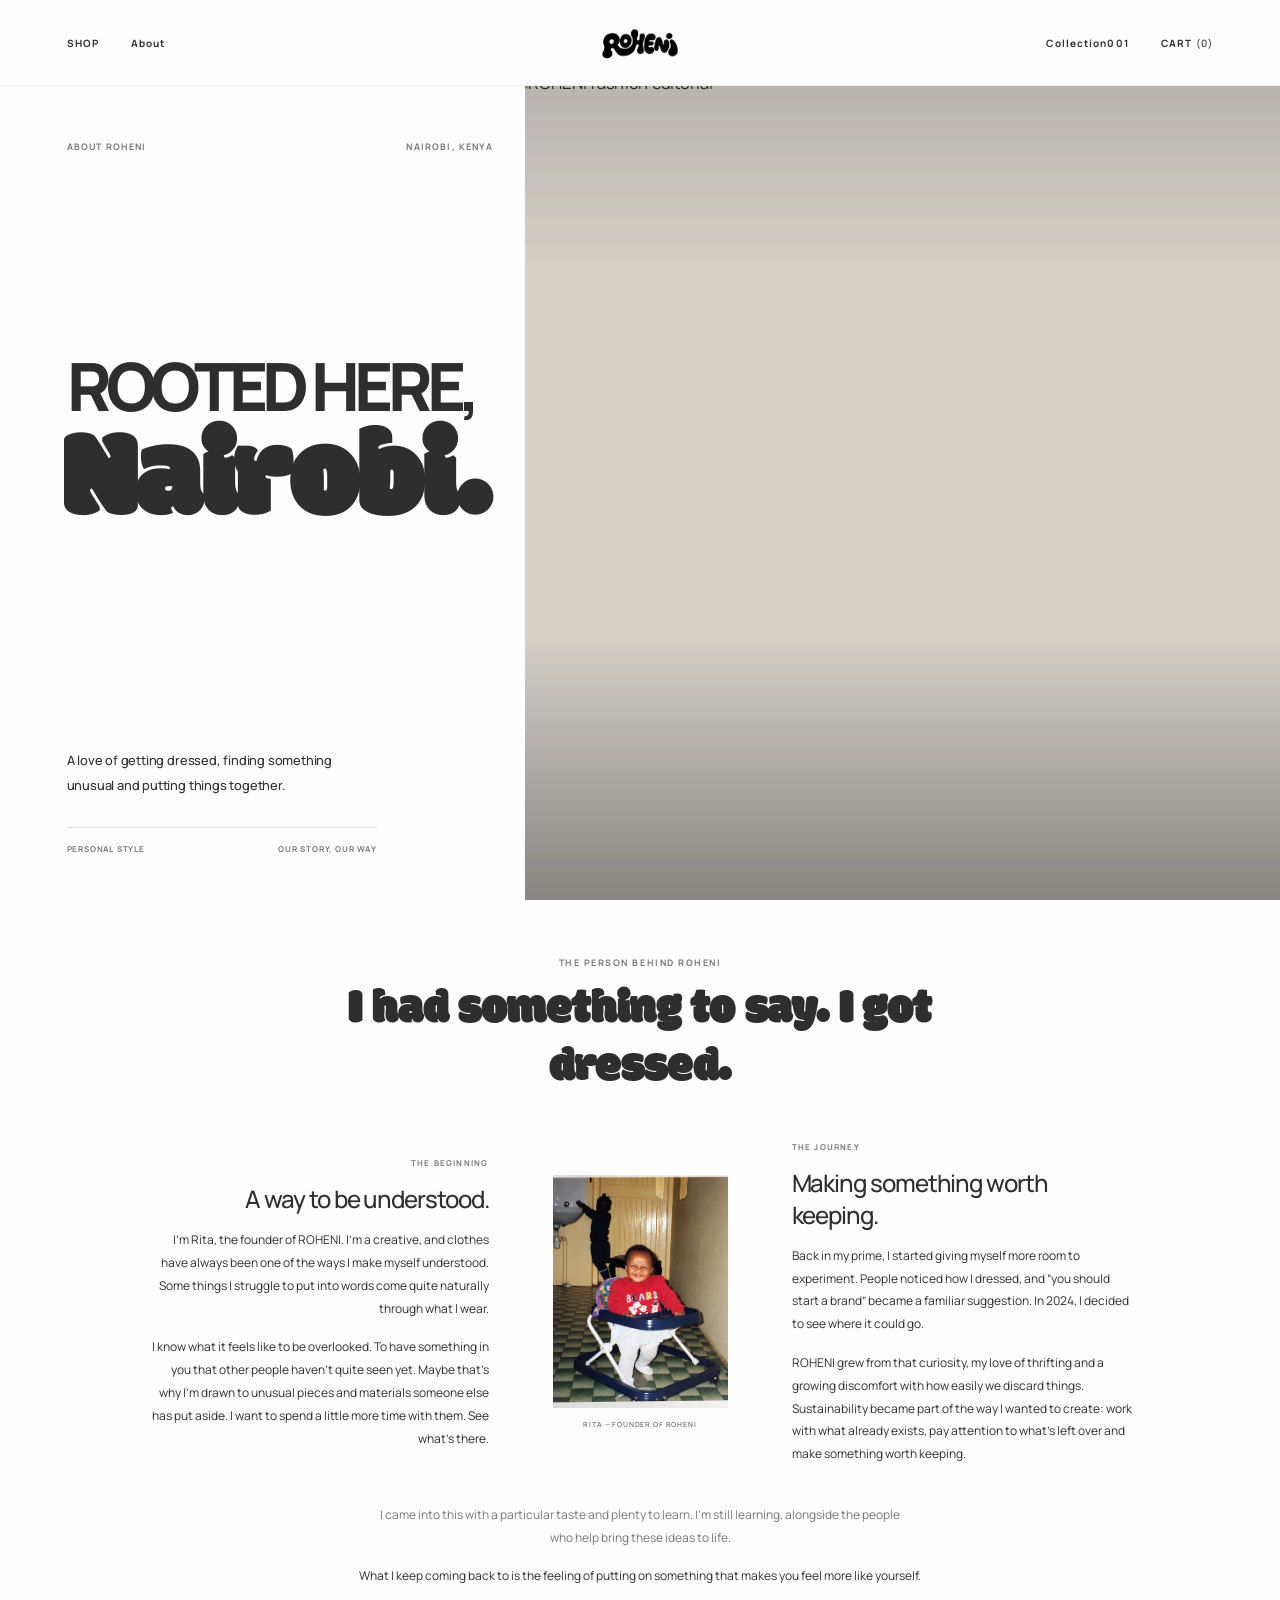
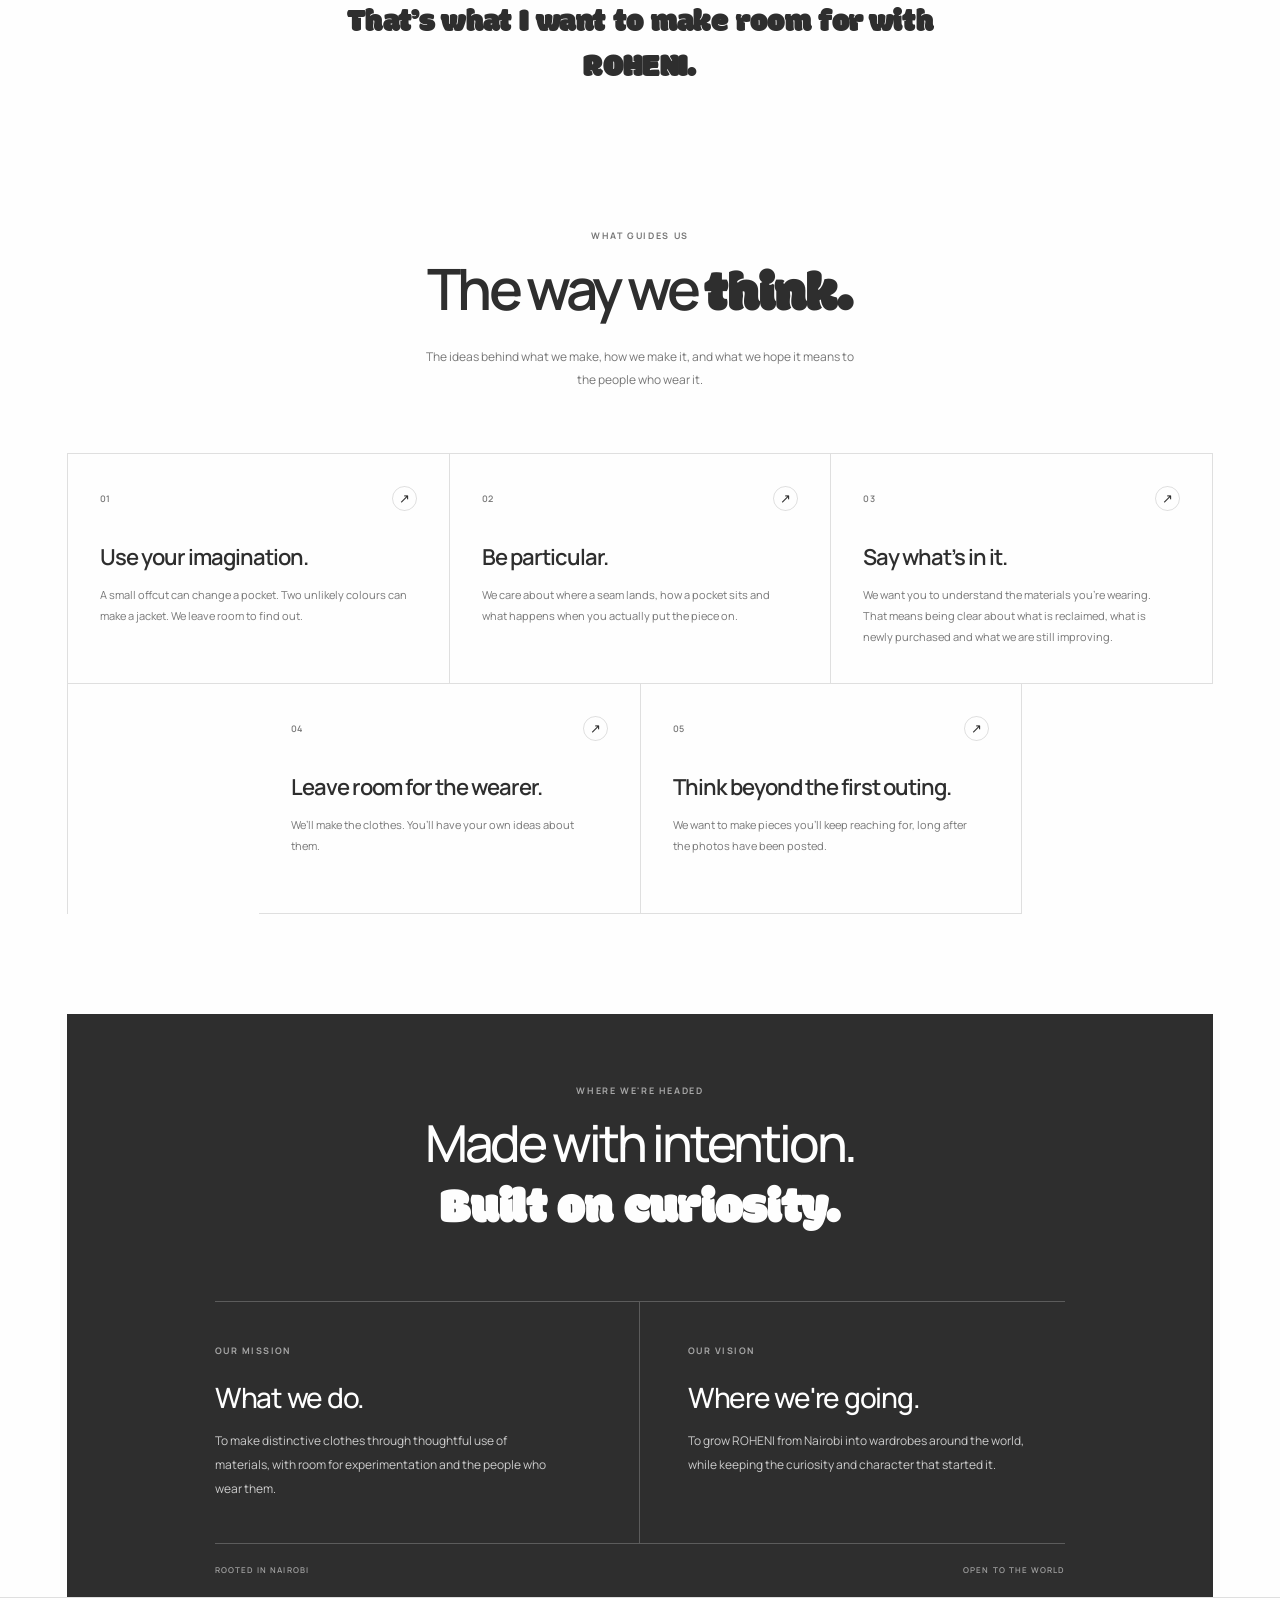
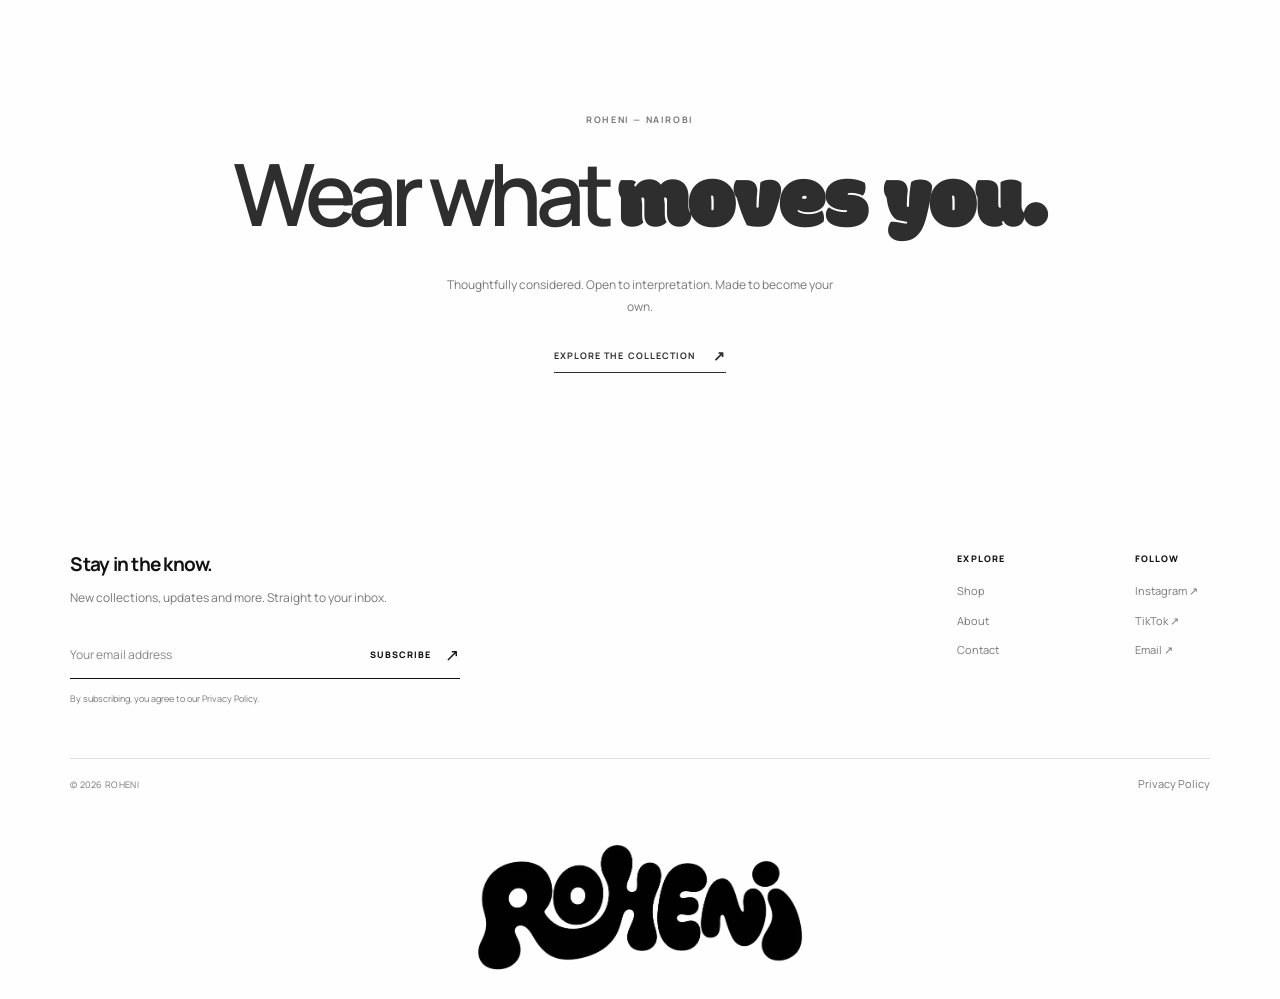
==== commit 50ed810a: "wda" ====
--- a/Frontend/about.html
+++ b/Frontend/about.html
@@ -47,12 +47,12 @@
     <nav class="navbar" aria-label="Main navigation">
 
       <div class="navbar__left">
-        <a href="index.html#shop" class="nav-link">
+        <a href="shop.html" class="nav-link">
           SHOP
         </a>
 
-        <a href="index.html#about" class="nav-link nav-link--story">
-          OUR STORY
+        <a href="about.html" class="nav-link nav-link--story">
+          About
         </a>
       </div>
 
@@ -73,7 +73,7 @@
       <div class="navbar__right">
 
         <a href="index.html#archive-hero" class="nav-link nav-link--archive">
-          THE ARCHIVE
+          Collection001
         </a>
 
         <a href="index.html#cart" class="nav-link nav-cart">
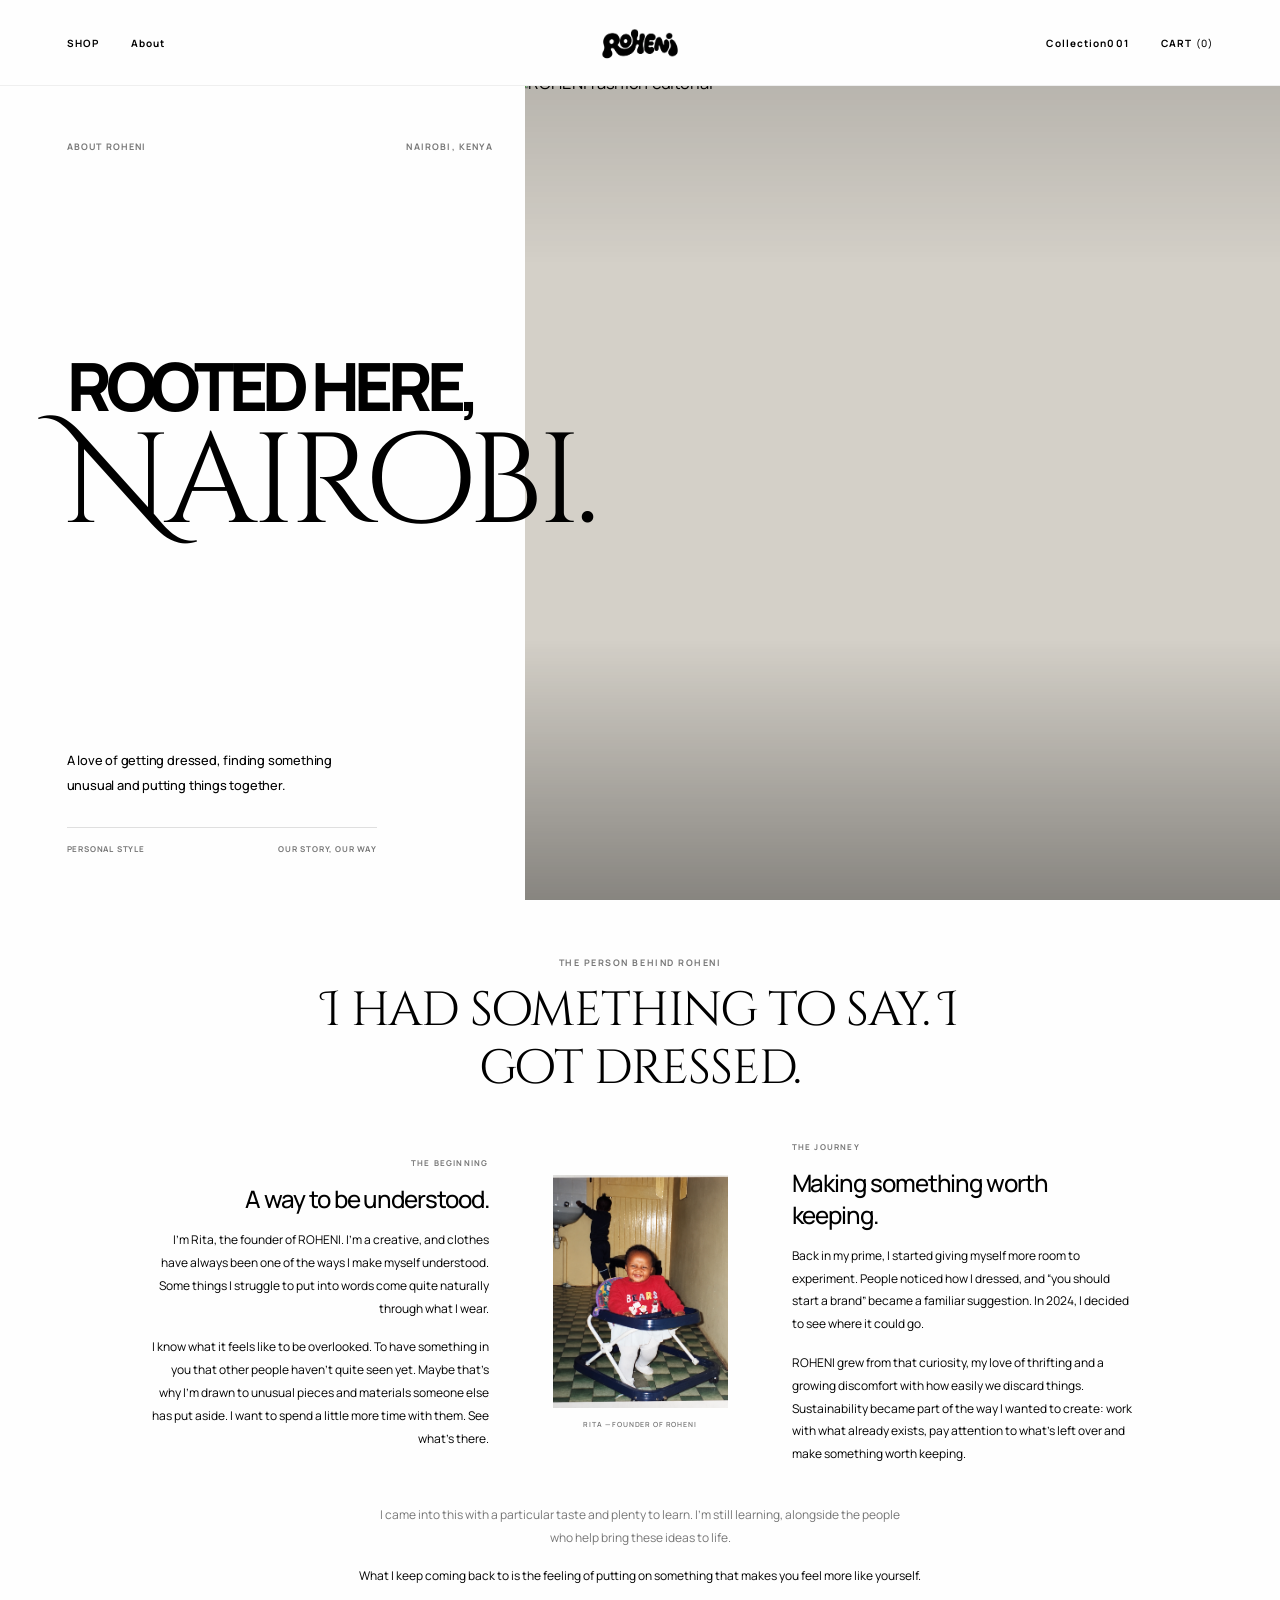
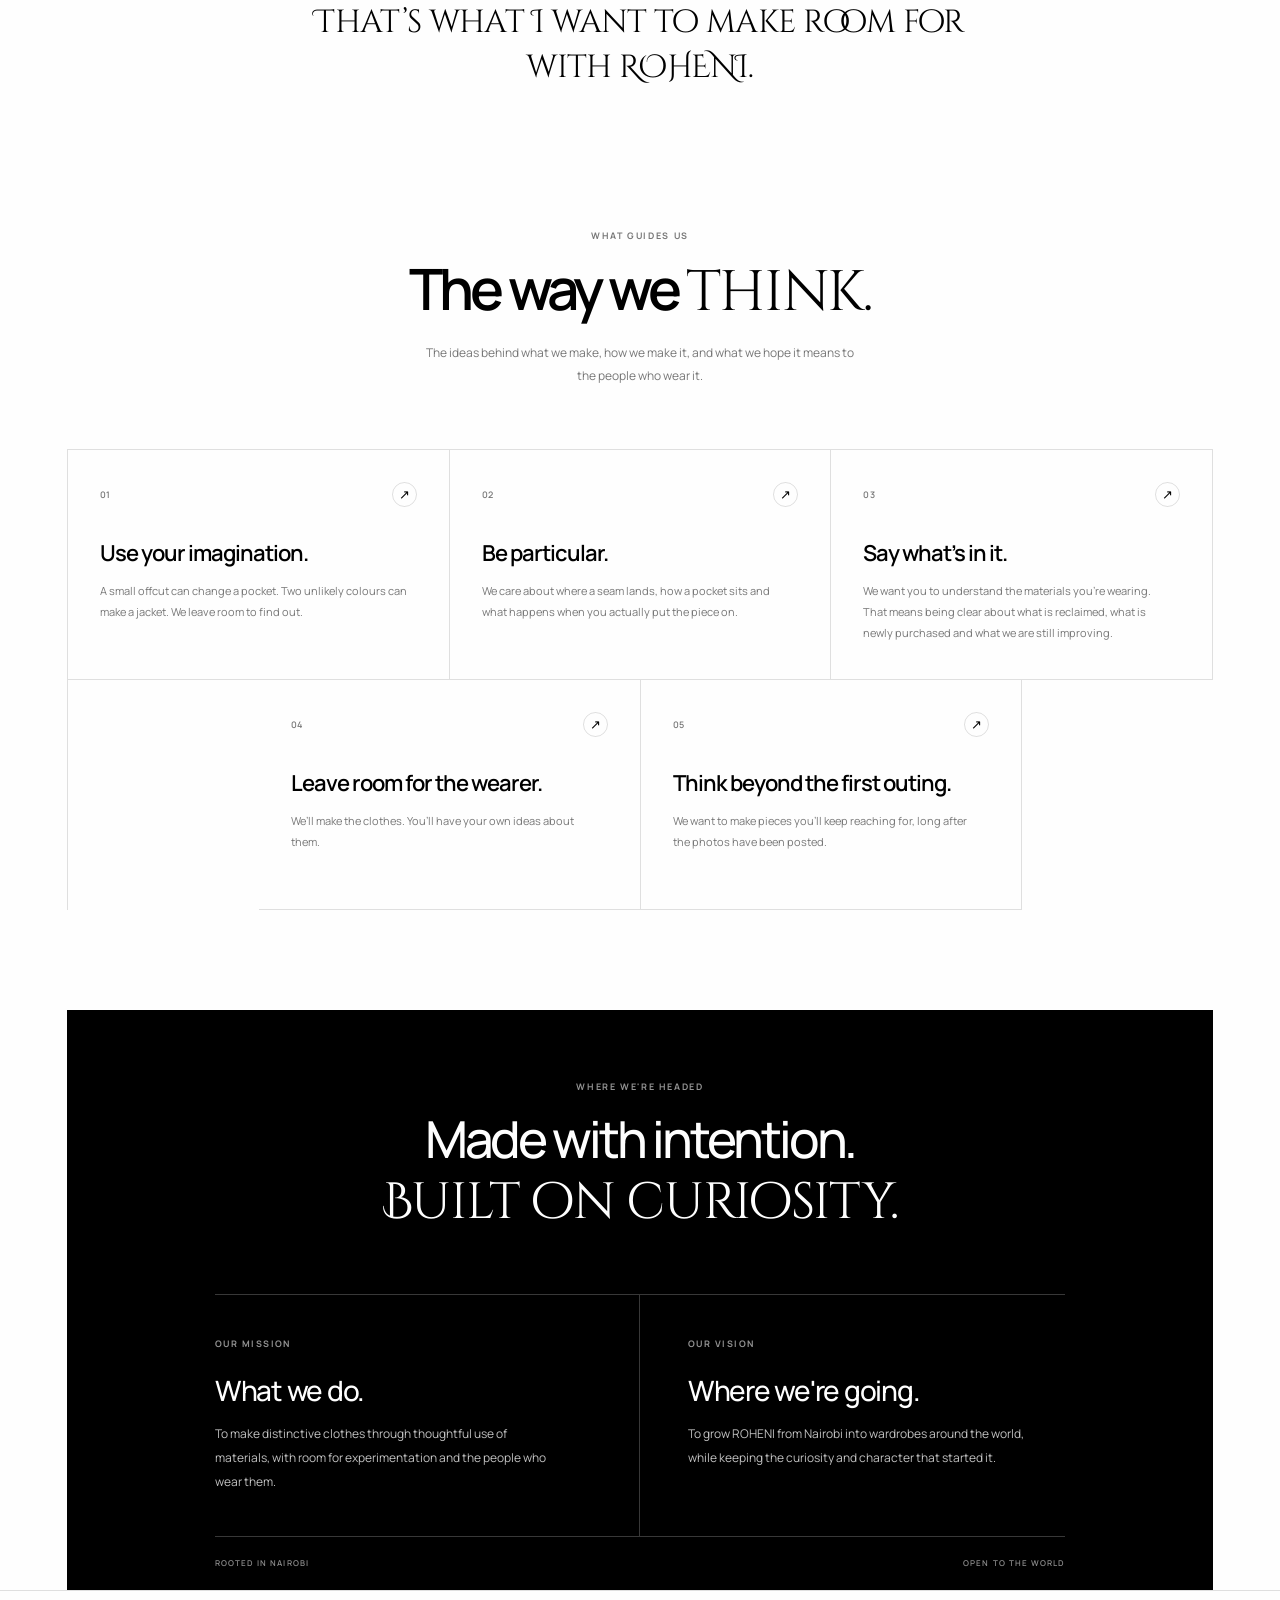
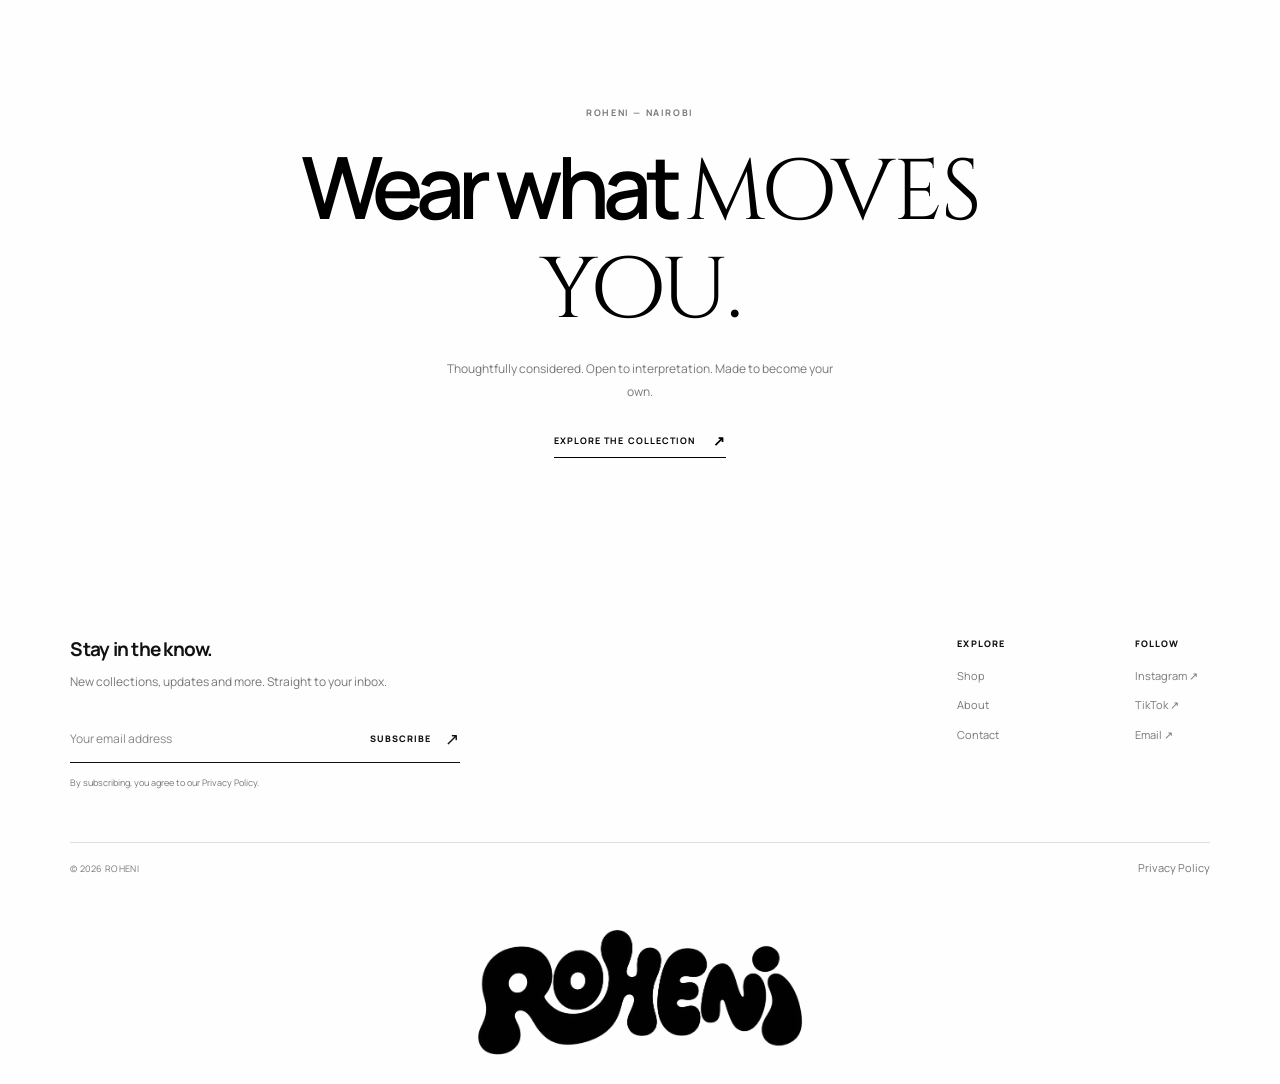
==== commit 08728ca7: "fewoijks" ====
--- a/Frontend/about.html
+++ b/Frontend/about.html
@@ -15,10 +15,10 @@
   <link rel="preconnect" href="https://fonts.googleapis.com">
   <link rel="preconnect" href="https://fonts.gstatic.com" crossorigin>
 
-  <link
-    href="https://fonts.googleapis.com/css2?family=Manrope:wght@400;500;600;700;800&family=Modak&display=swap"
-    rel="stylesheet"
-  >
+<link
+  href="https://fonts.googleapis.com/css2?family=Cinzel+Decorative:wght@400;700;900&family=Manrope:wght@400;500;600;700;800&display=swap"
+  rel="stylesheet"
+/>
 
   <link rel="stylesheet" href="styles/about.css">
   <script src="scripts/about.js" defer></script>
--- a/Frontend/styles/about.css
+++ b/Frontend/styles/about.css
@@ -12,13 +12,13 @@
 
 :root {
   --color-white: #FEFEFE;
-  --color-text: #2E2E2E;
+  --color-text: black;
   --color-muted: #777777;
   --color-black: #171717;
   --color-border: rgba(46, 46, 46, 0.15);
 
   --font-body: "Manrope", sans-serif;
-  --font-heading: "Modak", cursive;
+  --font-heading: 'Cinzel Decorative', serif;
 
   --header-height: 86px;
 
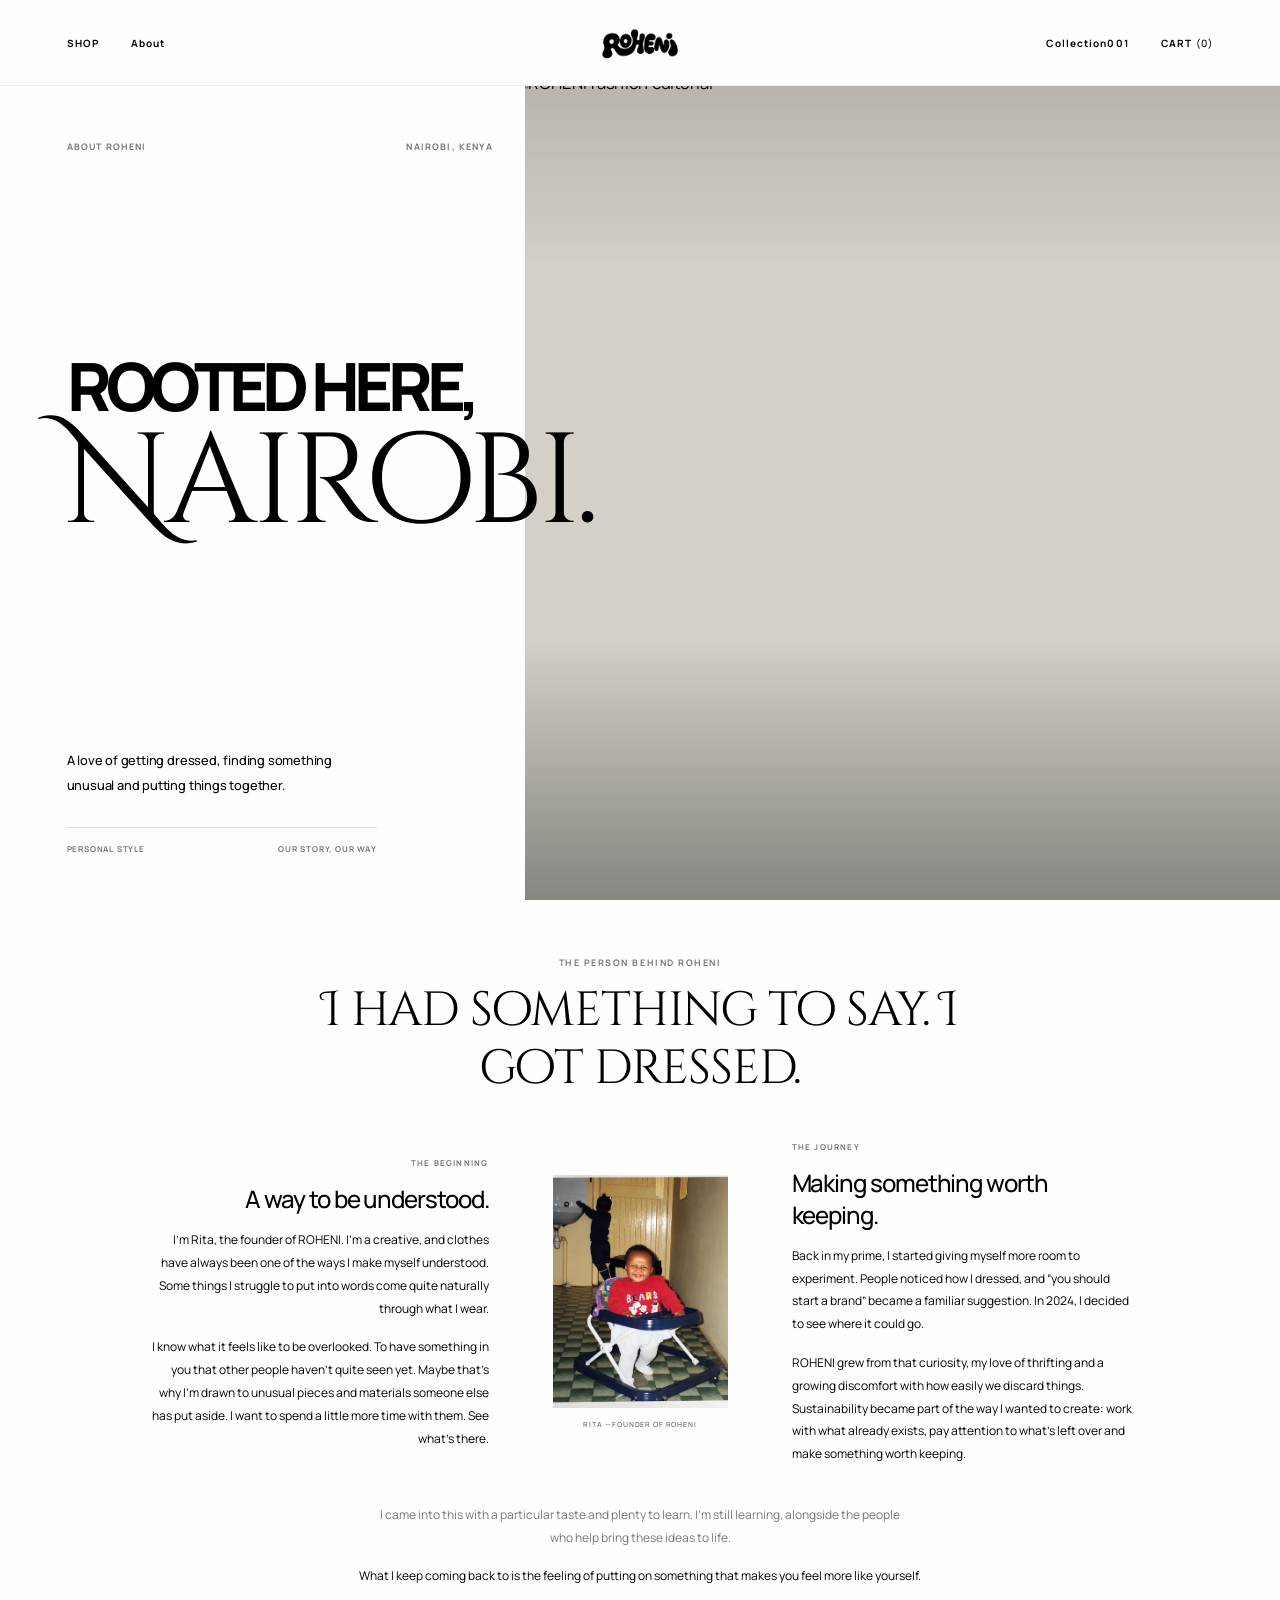
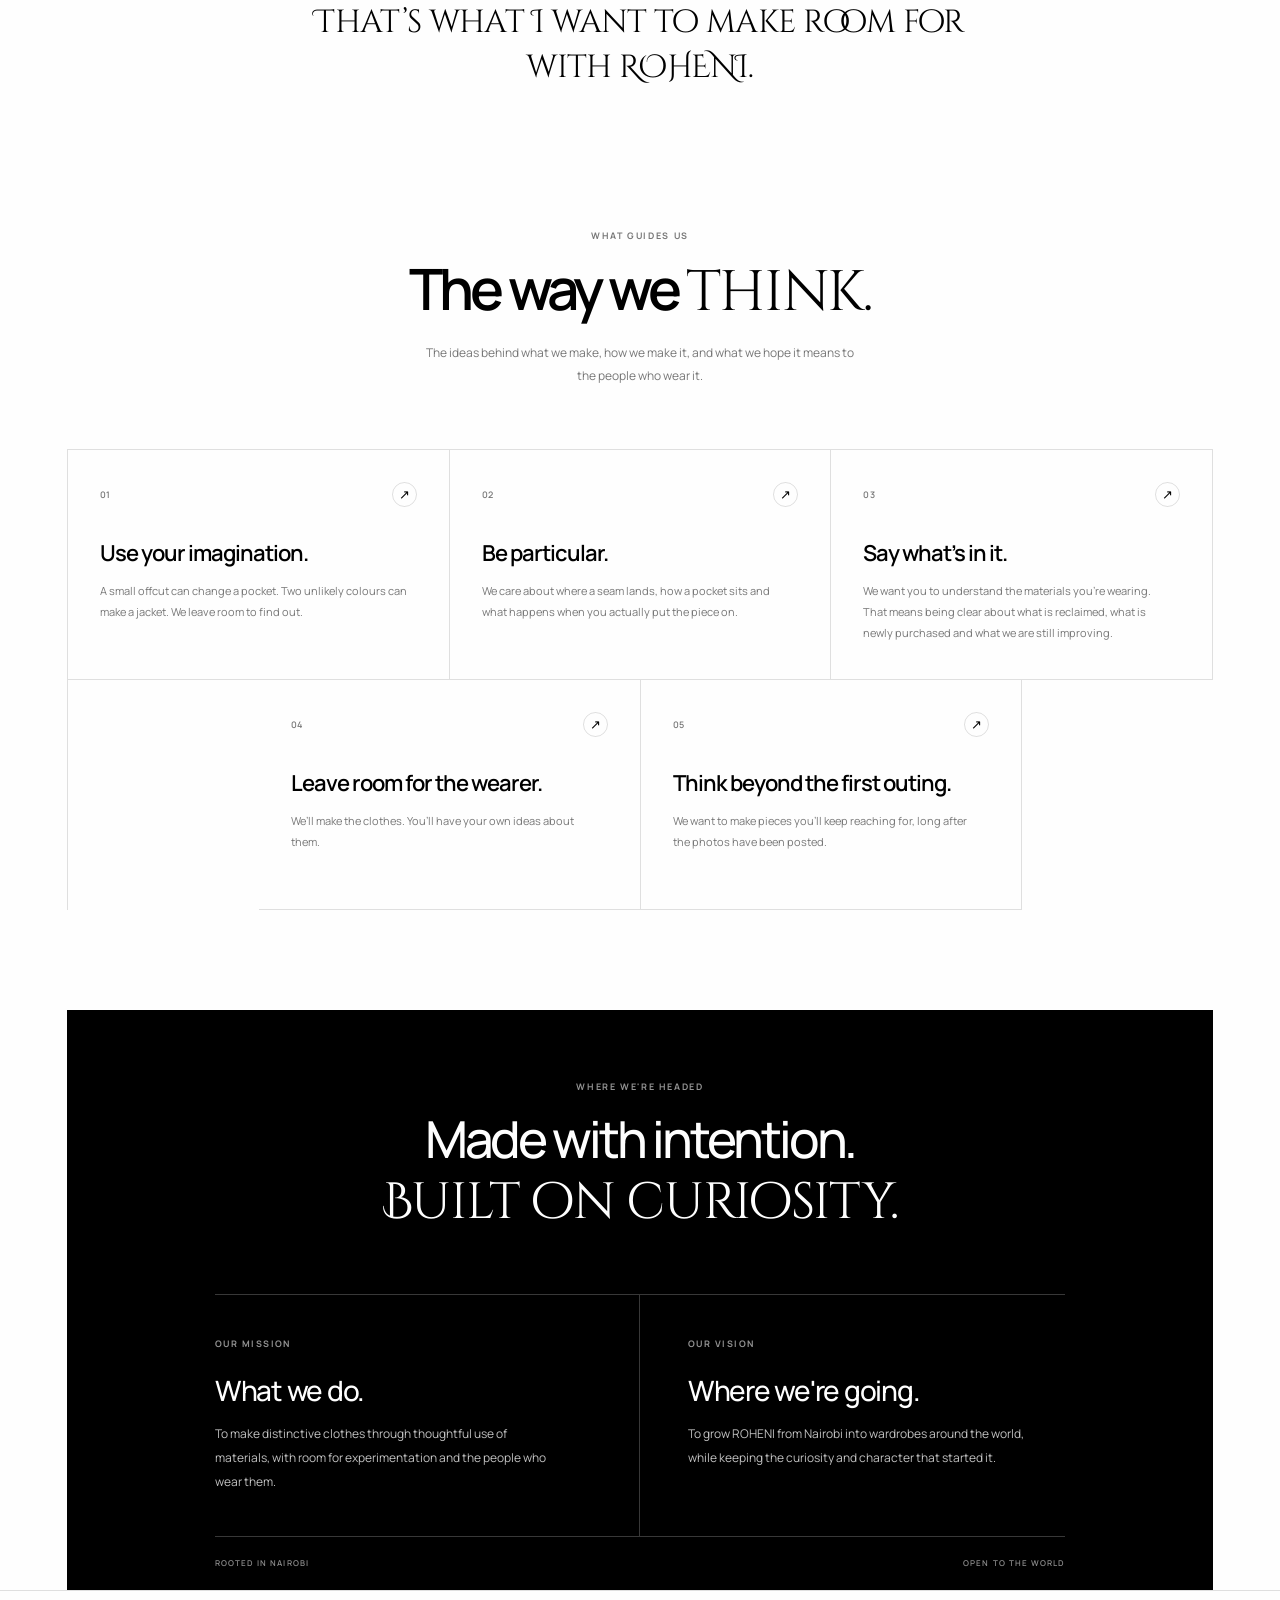
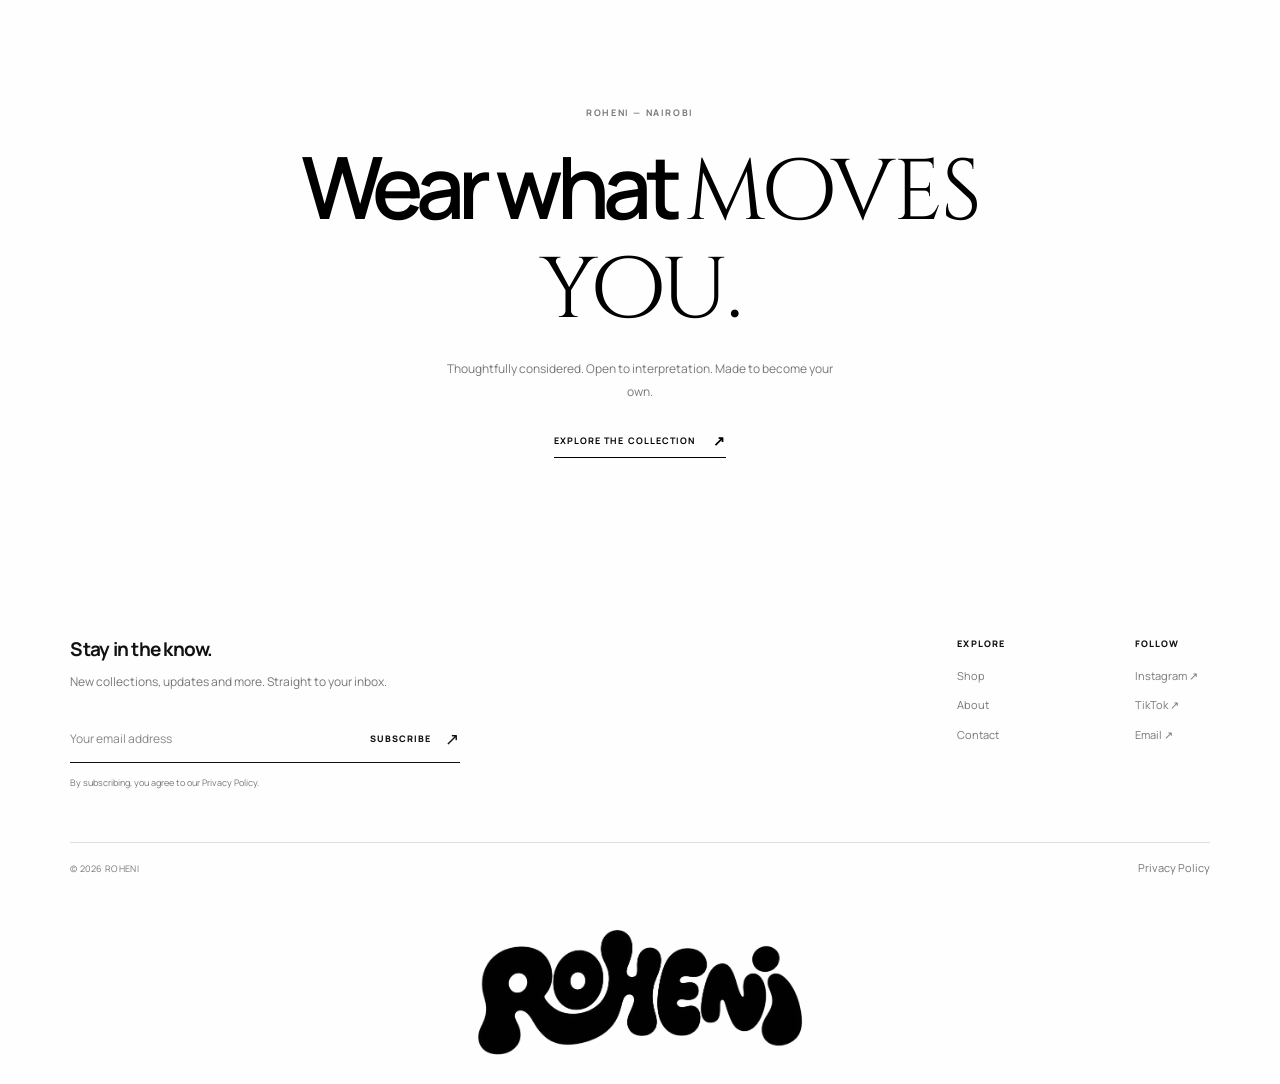
==== commit af49fc9a: "owkds" ====
--- a/Frontend/about.html
+++ b/Frontend/about.html
@@ -72,11 +72,11 @@
 
       <div class="navbar__right">
 
-        <a href="index.html#archive-hero" class="nav-link nav-link--archive">
+        <a href="collection001.html" class="nav-link nav-link--archive">
           Collection001
         </a>
 
-        <a href="index.html#cart" class="nav-link nav-cart">
+        <a href="cart.html" class="nav-link nav-cart">
           CART <span>(0)</span>
         </a>
 
@@ -98,19 +98,19 @@
 
     <div class="mobile-menu" id="mobile-menu" inert>
 
-      <a href="index.html#shop" class="mobile-menu__link">
+      <a href="shop.html" class="mobile-menu__link">
         SHOP
       </a>
 
-      <a href="index.html#about" class="mobile-menu__link">
-        OUR STORY
+      <a href="customs.html" class="mobile-menu__link">
+        Custom Pieces
       </a>
 
-      <a href="index.html#archive-hero" class="mobile-menu__link">
-        THE ARCHIVE
+      <a href="collection001.html" class="mobile-menu__link">
+        Collection001
       </a>
 
-      <a href="index.html#cart" class="mobile-menu__link">
+      <a href="cart.html" class="mobile-menu__link">
         CART (0)
       </a>
 
@@ -176,12 +176,12 @@
           <!-- Dedicated mobile photograph -->
           <source
             media="(max-width: 767px)"
-            srcset="images/herd/Herd Jacket - Everyone 4(2).jpg"
+            srcset="images/Herd Jacket - Everyone 4(2).webp"
           >
 
           <!-- Desktop photograph -->
           <img
-            src="images/herd/Herd Jacket - Everyone 4(2).jpg"
+              src="images/herd/Herd Jacket - Everyone 4(2).jpg"
             alt="ROHENI fashion editorial"
             class="about-hero__image"
             fetchpriority="high"
@@ -258,7 +258,7 @@
         <div class="founder-story__image-wrap">
 
           <img
-            src="images/founder-pic.PNG"
+            src="images/founder-pic.webp"
             alt="Rita, founder of ROHENI"
             class="founder-story__image"
             loading="lazy"
@@ -635,7 +635,7 @@
         </a>
 
         <a
-          href="https://www.tiktok.com/@roheniatelier?_r=1&_t=ZS-9AjvC8UdjHw"
+          href="https://www.tiktok.com/@rohenistudio?is_from_webapp=1&sender_device=pc"
           target="_blank"
           rel="noopener noreferrer"
         >
